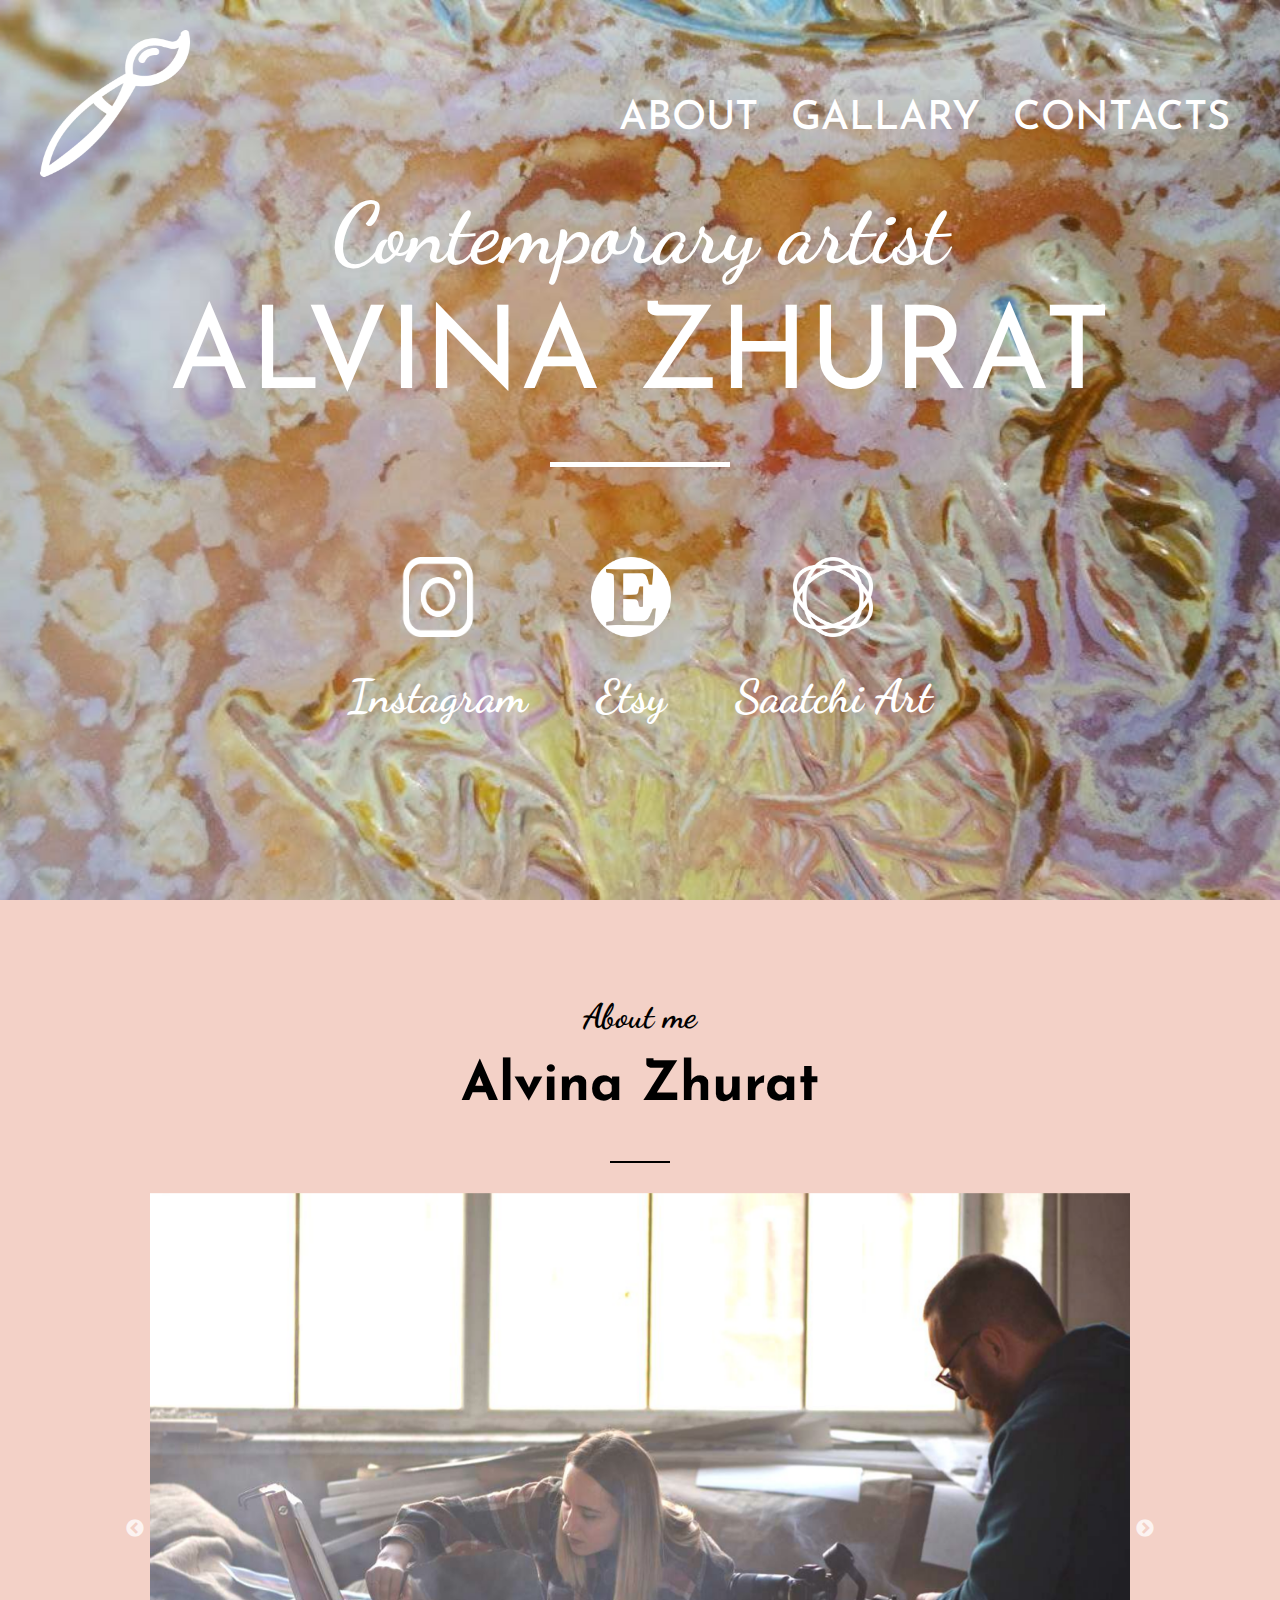
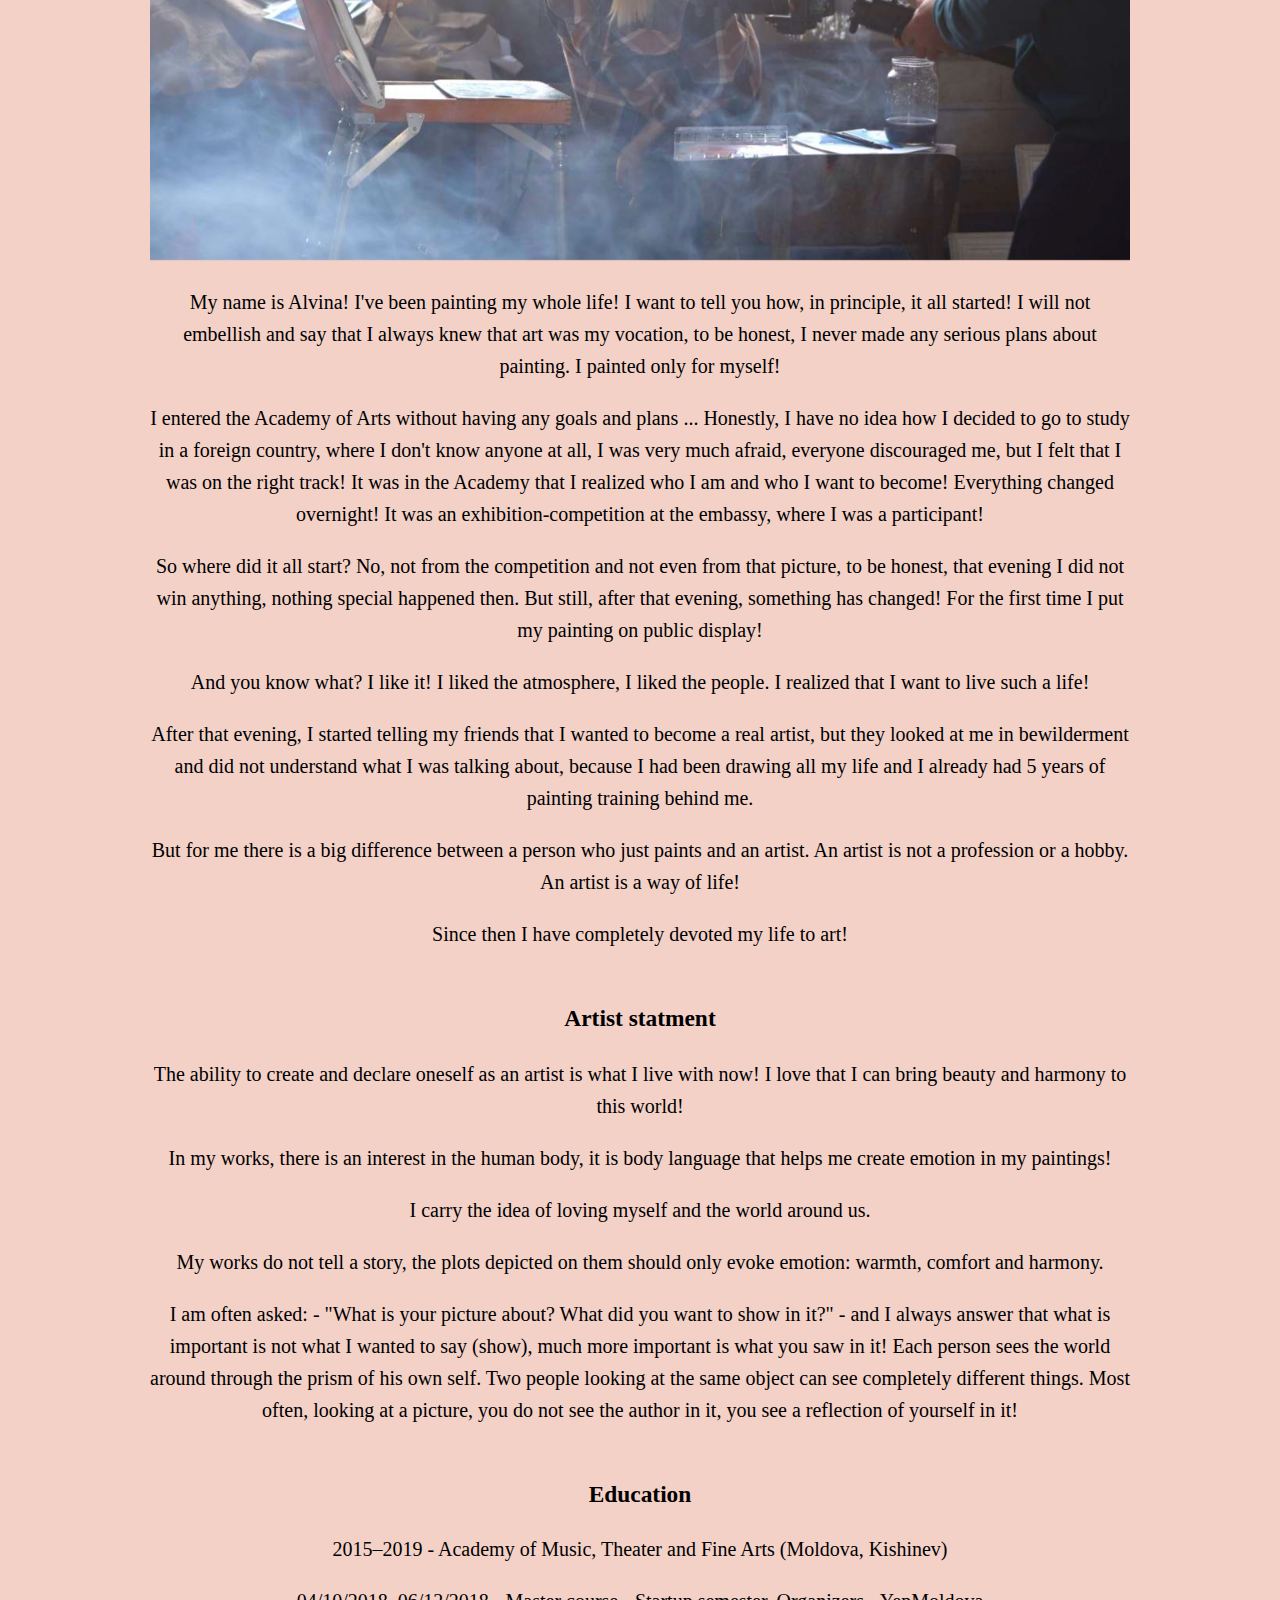
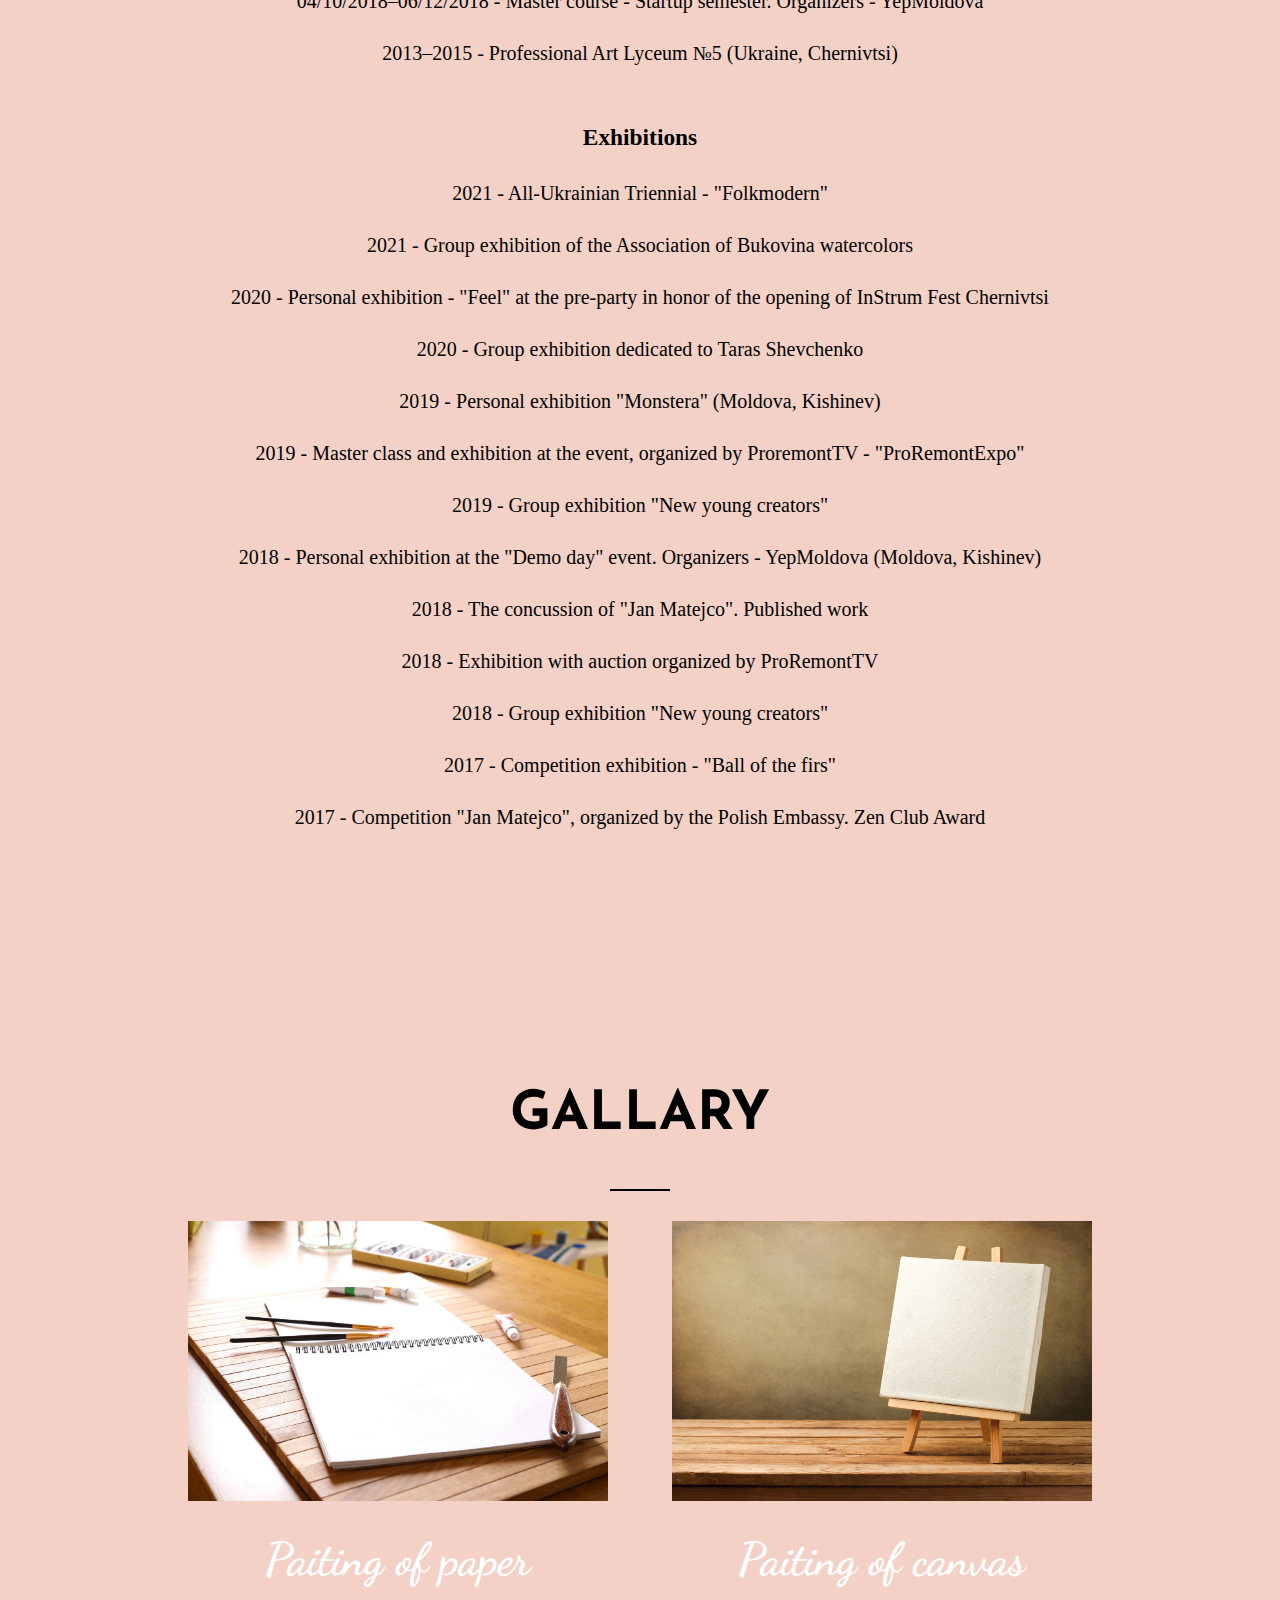
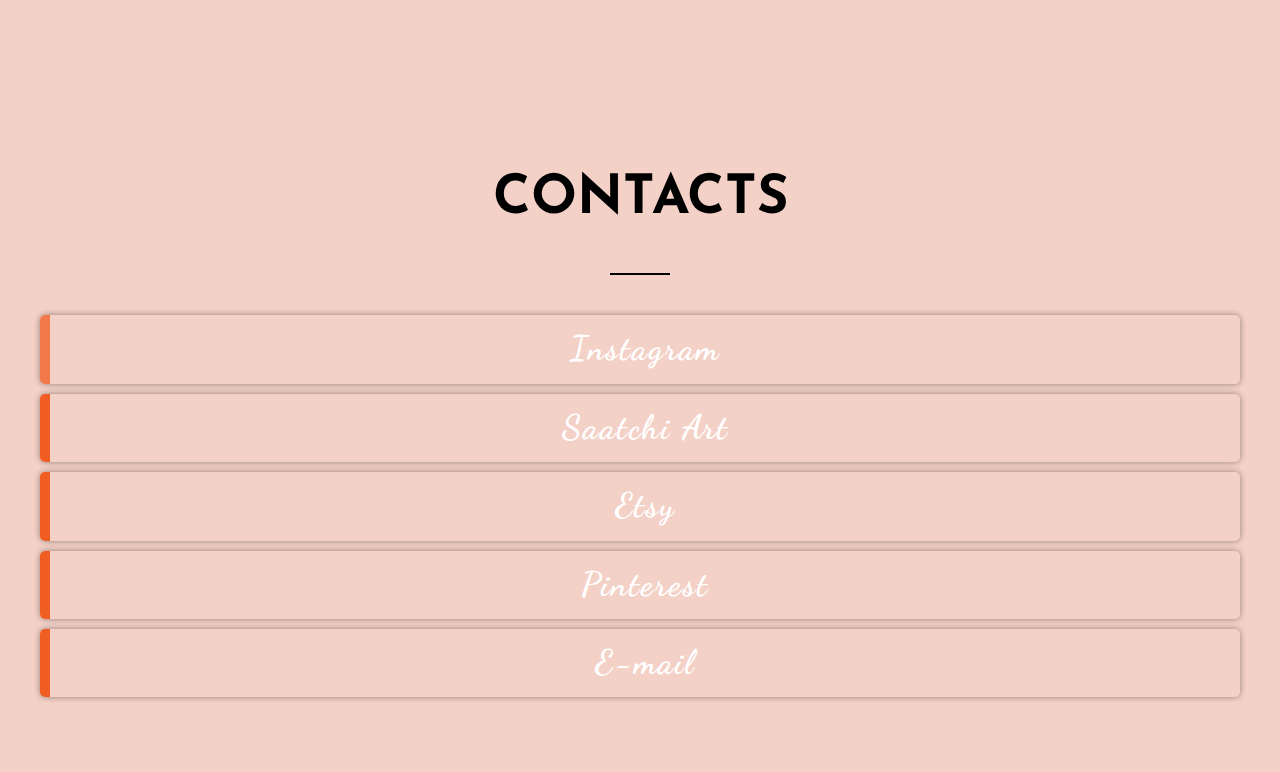
==== index.html @ 579d9820 "beta01" ====
<!DOCTYPE html>
<html lang="en">

<head>
    <meta charset="UTF-8">
    <link rel="stylesheet" href="slick/slick.css">
    <link rel="stylesheet" href="slick/slick-theme.css">
    <link rel="stylesheet" href="css/style.css">
    <script src="https://code.jquery.com/jquery-3.6.0.min.js"></script>
    <script src="slick/slick.min.js"></script>
    <script src="js/script.js"></script>
    <link rel="preconnect" href="https://fonts.googleapis.com">
    <link rel="preconnect" href="https://fonts.gstatic.com" crossorigin>
    <link
        href="https://fonts.googleapis.com/css2?family=Dancing+Script:wght@400;700&family=Josefin+Sans:wght@200;300;400;500;700&family=WindSong:wght@400;500&display=swap"
        rel="stylesheet">
    <title>Zhu.ART</title>
    <a href="#" id="scroll_top" title="Наверх"></a>
</head>

<body>
    <header class="header">
        <div class="container">
            <div class="header__iner">
                <div class="logo">
                    <img src="images/kist.png" height="150" width="150">
                </div>
                <nav class="nav">
                    <a class="nav__link" href="#about">about</a>
                    <a class="nav__link" href="#gallary">gallary</a>
                    <a class="nav__link" href="#contacts">contacts</a>
                </nav>
            </div>
        </div>

    </header>
    <div class="intro">
        <div class="conteiner">
            <div class="intro_inner">
                <h2 class="intro__suptitle">Contemporary artist</h2>
                <h1 class="intro__title">Alvina Zhurat</h1>
                <nav class="con">
                    <a class="buttons" href="https://www.instagram.com/alivi_zhu.art/?hl=ru"><img src="images/ins.png"
                            height="80" width="90">
                        <figcaption>Instagram </figcaption>
                    </a>
                    <a class="buttons" href="https://www.etsy.com/shop/AliviZhuArt"><img src="images/esty.png"
                            height="80" width="80">
                        <figcaption> Etsy </figcaption>
                    </a>
                    <a class="buttons" href="https://www.saatchiart.com/account/artworks/1401585"><img
                            src="images/art.png" height="80" width="80">
                        <figcaption>Saatchi Art</figcaption>
                    </a>
                </nav>
            </div>
        </div>
    </div>

    <section class="section">
        <div class="container">
            <div id="about" class="section__header">
                <h3 class="section__suptitle">About me</h3>
                <h2 class="section__title">Alvina Zhurat</h2>
                <div class="section_slider">
                    <div class="slider">
                        <div class="slider__item">
                            <img src="images/slider/1.jpg" width="1000" alt="">
                        </div>
                        <div class="slider__item">
                            <img src="images/slider/2.jpg" width="1000" alt="">
                        </div>
                        <div class="slider__item">
                            <img src="images/slider/3.jpg" width="1000" alt="">
                        </div>
                        <div class="slider__item">
                            <img src="images/slider/4.jpg" width="1000" alt="">
                        </div>
                        <div class="slider__item">
                            <img src="images/slider/5.jpg" width="1000" alt="">
                        </div>
                        <div class="slider__item">
                            <img src="images/slider/6.jpg" width="1000" alt="">
                        </div>
                        <div class="slider__item">
                            <img src="images/slider/7.jpg" width="1000" alt="">
                        </div>
                        <div class="slider__item">
                            <img src="images/slider/8.jpg" width="1000" alt="">
                        </div>
                        <div class="slider__item">
                            <img src="images/slider/9.jpg" width="1000" alt="">
                        </div>
                    </div>
                </div>
                <div class="section__text">
                    <p>My name is Alvina! I've been painting my whole life! I want to tell you how, in principle, it all
                        started! I will not
                        embellish and say that I always knew that art was my vocation, to be honest, I never made any
                        serious plans about
                        painting. I painted only for myself!</p>
                    <p>I entered the Academy of Arts without having any goals and plans ... Honestly, I have no idea how
                        I decided to go to
                        study in a foreign country, where I don't know anyone at all, I was very much afraid, everyone
                        discouraged me, but I
                        felt that I was on the right track! It was in the Academy that I realized who I am and who I
                        want to become! Everything
                        changed overnight! It was an exhibition-competition at the embassy, where I was a participant!
                    </p>
                    <p>So where did it all start? No, not from the competition and not even from that picture, to be
                        honest, that evening I did
                        not win anything, nothing special happened then. But still, after that evening, something has
                        changed! For the first
                        time I put my painting on public display!</p>
                    <p>And you know what? I like it! I liked the atmosphere, I liked the people. I realized that I want
                        to live such a life!</p>
                    <p>After that evening, I started telling my friends that I wanted to become a real artist, but they
                        looked at me in
                        bewilderment and did not understand what I was talking about, because I had been drawing all my
                        life and I already had 5
                        years of painting training behind me.</p>
                    <p>But for me there is a big difference between a person who just paints and an artist. An artist is
                        not a profession or a
                        hobby. An artist is a way of life!</p>
                    <p>Since then I have completely devoted my life to art!</p>

                    <h3>Artist statment</h3>
                    <p>The ability to create and declare oneself as an artist is what I live with now! I love that I can
                        bring beauty and
                        harmony to this world!</p>
                    <p>In my works, there is an interest in the human body, it is body language that helps me create
                        emotion in my paintings!</p>
                    <p>I carry the idea of loving myself and the world around us.</p>
                    <p>My works do not tell a story, the plots depicted on them should only evoke emotion: warmth,
                        comfort and harmony.</p>
                    <p>I am often asked: - "What is your picture about? What did you want to show in it?" - and I always
                        answer that what is
                        important is not what I wanted to say (show), much more important is what you saw in it! Each
                        person sees the world
                        around through the prism of his own self. Two people looking at the same object can see
                        completely different things.
                        Most often, looking at a picture, you do not see the author in it, you see a reflection of
                        yourself in it!</p>

                    <h3>Education</h3>
                    <p>2015–2019 - Academy of Music, Theater and Fine Arts (Moldova, Kishinev)</p>
                    <p>04/10/2018–06/12/2018 - Мaster course - Startup semester. Organizers - YepMoldova</p>
                    <p>2013–2015 - Professional Art Lyceum №5 (Ukraine, Chernivtsi)</p>

                    <h3>Exhibitions</h3>
                    <p>2021 - All-Ukrainian Triennial - "Folkmodern"</p>
                    <p>2021 - Group exhibition of the Association of Bukovina watercolors</p>
                    <p>2020 - Personal exhibition - "Feel" at the pre-party in honor of the opening of InStrum Fest
                        Chernivtsi</p>
                    <p>2020 - Group exhibition dedicated to Taras Shevchenko</p>
                    <p>2019 - Personal exhibition "Monstera" (Moldova, Kishinev)</p>
                    <p>2019 - Master class and exhibition at the event, organized by ProremontTV - "ProRemontExpo"</p>
                    <p>2019 - Group exhibition "New young creators"</p>
                    <p>2018 - Personal exhibition at the "Demo day" event. Organizers - YepMoldova (Moldova, Kishinev)
                    </p>
                    <p>2018 - The concussion of "Jan Matejco". Published work</p>
                    <p>2018 - Exhibition with auction organized by ProRemontTV</p>
                    <p>2018 - Group exhibition "New young creators"</p>
                    <p>2017 - Competition exhibition - "Ball of the firs"</p>
                    <p>2017 - Competition "Jan Matejco", organized by the Polish Embassy. Zen Club Award</p>
                </div>
            </div>
        </div>
    </section>
    <section class="section">
        <div class="container">
            <div id="gallary" class="section__header">
                <h2 class="section__title">GALLARY</h2>
                <div class="paper_or_canvas">
                    <nav class="contacts">
                        <a class="buttons" href=""><img src="images/paper.jpg" height="280" width="420">
                            <figcaption>Paiting of paper</figcaption>
                        </a>

                        <a class="buttons" href=""><img src="images/canvas.jpg" height="280" width="420">
                            <figcaption>Paiting of canvas</figcaption>
                        </a>
                    </nav>
                </div>
            </div>

        </div>
    </section>
    <section class="section">
        <div class="container">
            <div id="contacts" class="section__header">
                <h2 class="section__title">CONTACTS</h2>
            </div>
            <ul class="border">
                <li><a class="buttons" href="#">Instagram</a></li>
                <li><a class="buttons" href="#">Saatchi Art</a></li>
                <li><a class="buttons" href="#">Etsy</a></li>
                <li><a class="buttons" href="#">Pinterest</a></li>
                <li><a class="buttons" href="#">E-mail</a></li>
            </ul>
        </div>
    </section>

</body>

</html>
---- css/style.css ----
html{
  scroll-behavior: smooth;
}

#scroll_top {
	display: none;
	position: fixed;
	bottom: 30px;
	right: 30px;
	z-index: 1000;
	width: 32px;
	height: 32px;
	background: url(https://snipp.ru/img/scroll_top.png) 50% 50% no-repeat;
	border-radius: 50%;
	opacity: 0.5;
}
#scroll_top:hover {
 	opacity: 1;
}

h1, h2, h4, h5, h6{
    margin: 0%;
}
h3{
    margin: 0%;
    padding-top: 30px;
}

body{
    margin: 0;
    width: 100%;
    height: 100%;
    background: #f3d1c7;
    font-family: 'Righteous', cursive;
    line-height: 1.6;
    font-size: 15px;
}

*,
*:before,
*:after{
    box-sizing: border-box;
}

.container{
    width: 100%;
    max-width: 1200px;
    margin: 0 auto;
} 
/* Intro */

.intro{ 
    display: flex;
    flex-direction: column;
    justify-content: center;
    background: url(../images/logo8.jpg) center no-repeat;
    -webkit-background-size: cover;
    background-size: cover;
    width: 100%;
    height: 100vh;   
}

.intro_inner{
    width: 100%;
    max-width: 980px;
    margin: 0 auto;
    text-align: center;
}

.intro__title{
    font-family: 'Josefin Sans', sans-serif;
    text-transform: uppercase;
    font-size: 115px;
    font-weight: 400;    
    color: #fff ;  
    line-height: 1;  
}

.intro__title:after{
    content: '';
    display: block;
    width: 180px;
    height: 5px;
    background-color: #fff;
    margin: 45px auto 90px;
}

.intro__suptitle{
    font-family: 'Dancing Script', cursive;   
    font-size: 85px;
    font-weight: 700;
    text-align: center;
    color: #fff ; 
}

.header{
    padding-top: 30px;
    position: absolute;
    top: 0;
    left: 0;
    right: 0;
    z-index: 1000;
    width: 100%;
}

.header__iner{
    display: flex;
    justify-content: space-between;
    align-items: center;
}

.logo{
    font-family: 'Josefin Sans', sans-serif;
    font-size: 50px;
    font-weight: 700;
    color: #fff;
}

/* nav */
 #about {  
  padding-bottom: 5%;
 } 

.nav{
    text-transform: uppercase;
    font-family: 'Josefin Sans', sans-serif;
    font-weight: 500;
    /*font-family: 'WindSong', cursive;*/     
    font-size: 40px;
    
}

.nav__link{
    display: inline-block;
    vertical-align: top;
    margin: 0 10px;
    color: White;
    text-decoration: none;
    transition: color .2s linear;
    position: relative;
}

.nav__link:after{
    content: "";
    display: block;
    width: 100%;
    height: 3px;
    background-color: rgb(240, 143, 108);
    opacity: 0;
    position: absolute;
    top: 100%;
    left: 0;
    z-index: 1;
    transition: opacity .1s linear;
}
.nav__link:hover{
    color:rgb(240, 143, 108);
}
.nav__link:hover:after{
    opacity: 1;
}

/*buttons*/


.buttons{    
    display: inline-block;
    vertical-align: top;    
    font-size: 46px;
    font-weight: 900;   
    padding: 0 30px;
    text-decoration: none;    
    font-family: 'Dancing Script', cursive;
    text-decoration: none;
    transition: color .2s linear;
    position: relative;
    color: white;
}

.buttons:after{
    content: "";
    display: block;
    width: 100%;
    height: 3px;
    background-color: rgb(240, 143, 108);
    opacity: 0;
    position: absolute;
    top: 100%;
    left: 0;
    z-index: 1;
    transition: opacity .1s linear;
}
.buttons:hover{
    color:rgb(240, 143, 108);
}
.buttons:hover:after{
    opacity: 1;
}

/* section */
.section{
    padding: 60px 0;

}
.section__header{
    margin-bottom: 40px;
    width: 100%;
    max-width: 980px;
    margin: 0 auto 40px;
    text-align: center;
}

.section__suptitle{
    font-family: 'Dancing Script', cursive;   
    font-size: 34px;    
}
.section__title{
    font-family: 'Josefin Sans', sans-serif;
    font-size: 54px;    
}
.section__title:after{
    content: '';
    display: block;
    width: 60px;
    height: 2px;
    background-color:black;
    margin: 30px auto; 
}

.section__text{
    font-size: 20px;
}

.section_slider{
    margin: 0 auto;   
    width: 100%;
    max-width: 1200px;    
}

/*Contacts*/
.border {
list-style: none;

padding: 0;
}
.border a{
    font-family: 'Dancing Script', cursive;
    font-size: 34px;
}
.border li {

padding: 7px 20px;
margin-bottom: 10px;
border-radius: 5px;
border-left: 10px solid #f1794a; 
box-shadow: 2px -2px 5px 0 rgba(0,0,0,.1),
     -2px -2px 5px 0 rgba(0,0,0,.1),
    2px 2px 5px 0 rgba(0,0,0,.1),
    -2px 2px 5px 0 rgba(0,0,0,.1);
letter-spacing: 2px;
transition: 0.3s all linear;
text-align: center;
}
.border li:nth-child(2){border-color: #f05d22;}
.border li:nth-child(3){border-color: #f05d22;}
.border li:nth-child(4){border-color: #f05d22;}
.border li:nth-child(5){border-color: #f05d22;}
.border li:hover {border-left: 10px solid transparent;}
.border li:nth-child(1):hover {border-right: 10px solid #f05d22;}
.border li:nth-child(2):hover {border-right: 10px solid #f05d22;}
.border li:nth-child(3):hover {border-right: 10px solid #f05d22;}
.border li:nth-child(4):hover {border-right: 10px solid #f05d22;}
.border li:nth-child(5):hover {border-right: 10px solid #f05d22;}
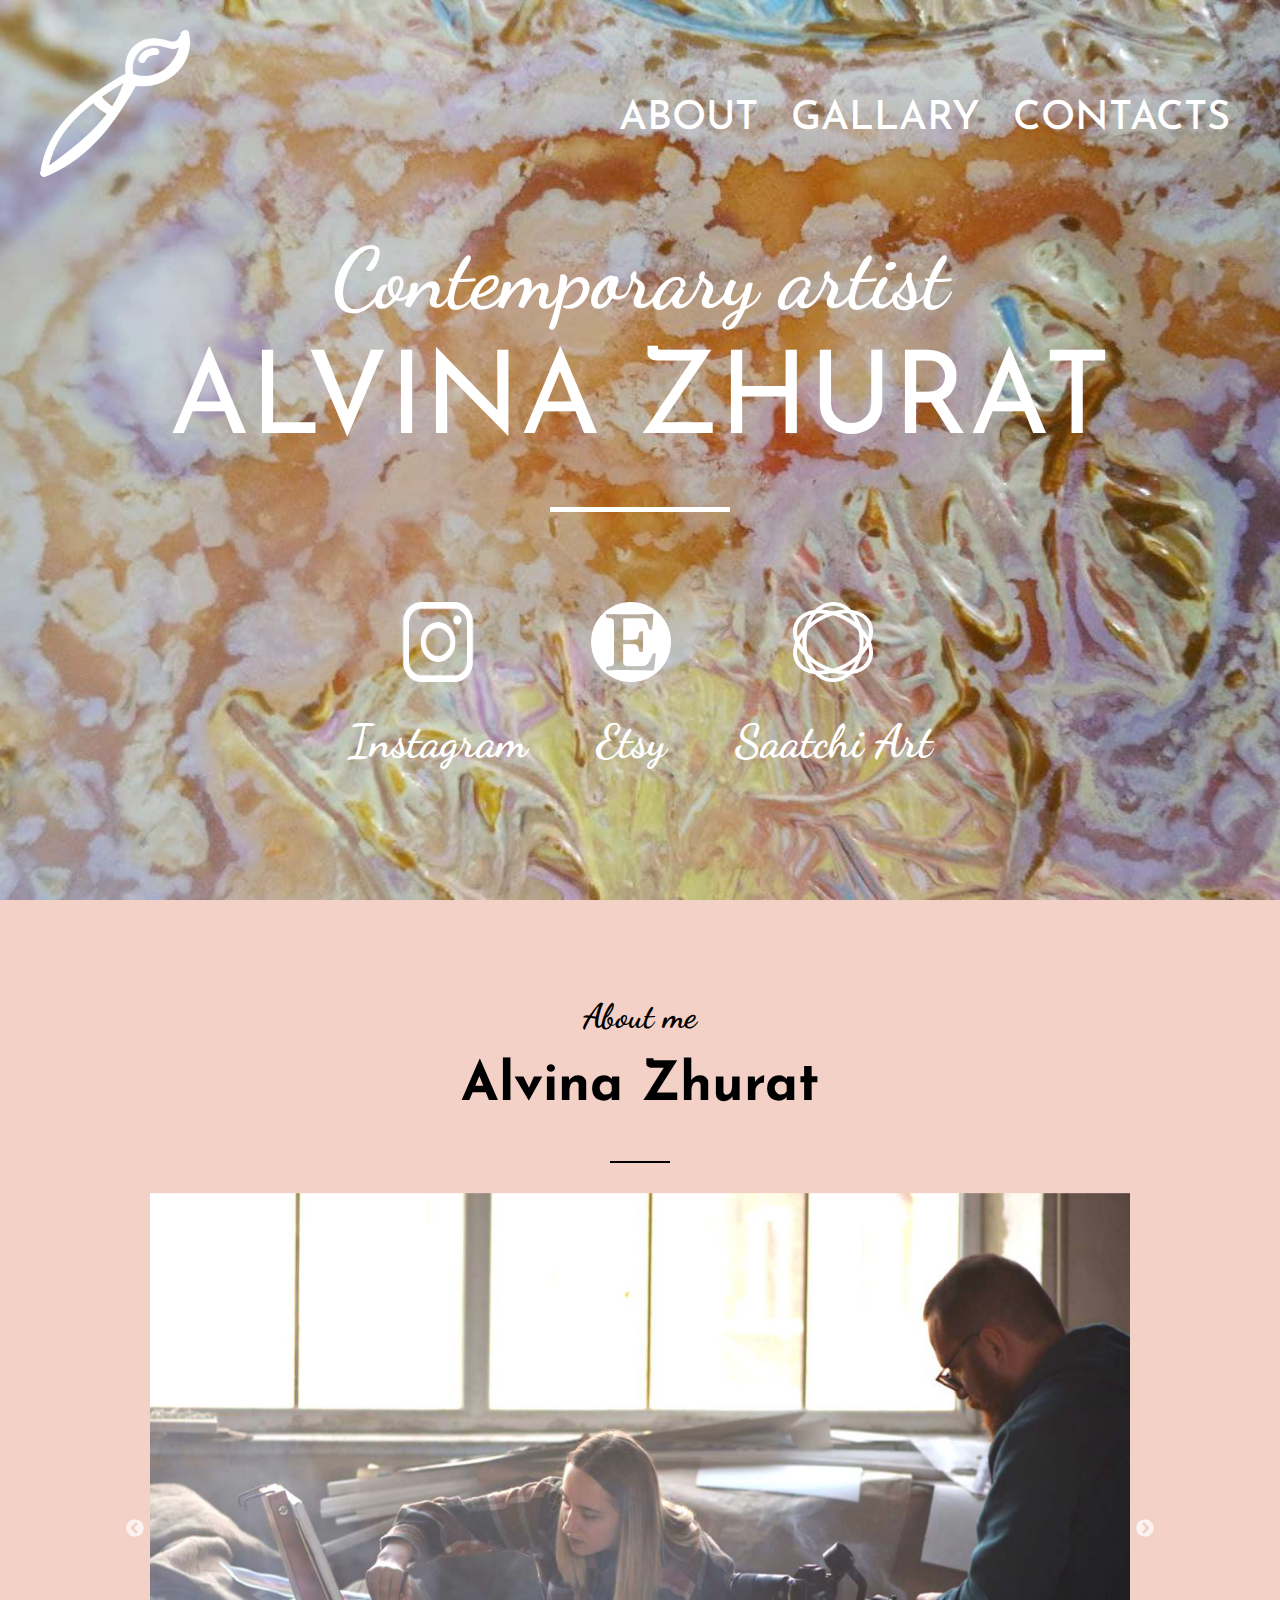
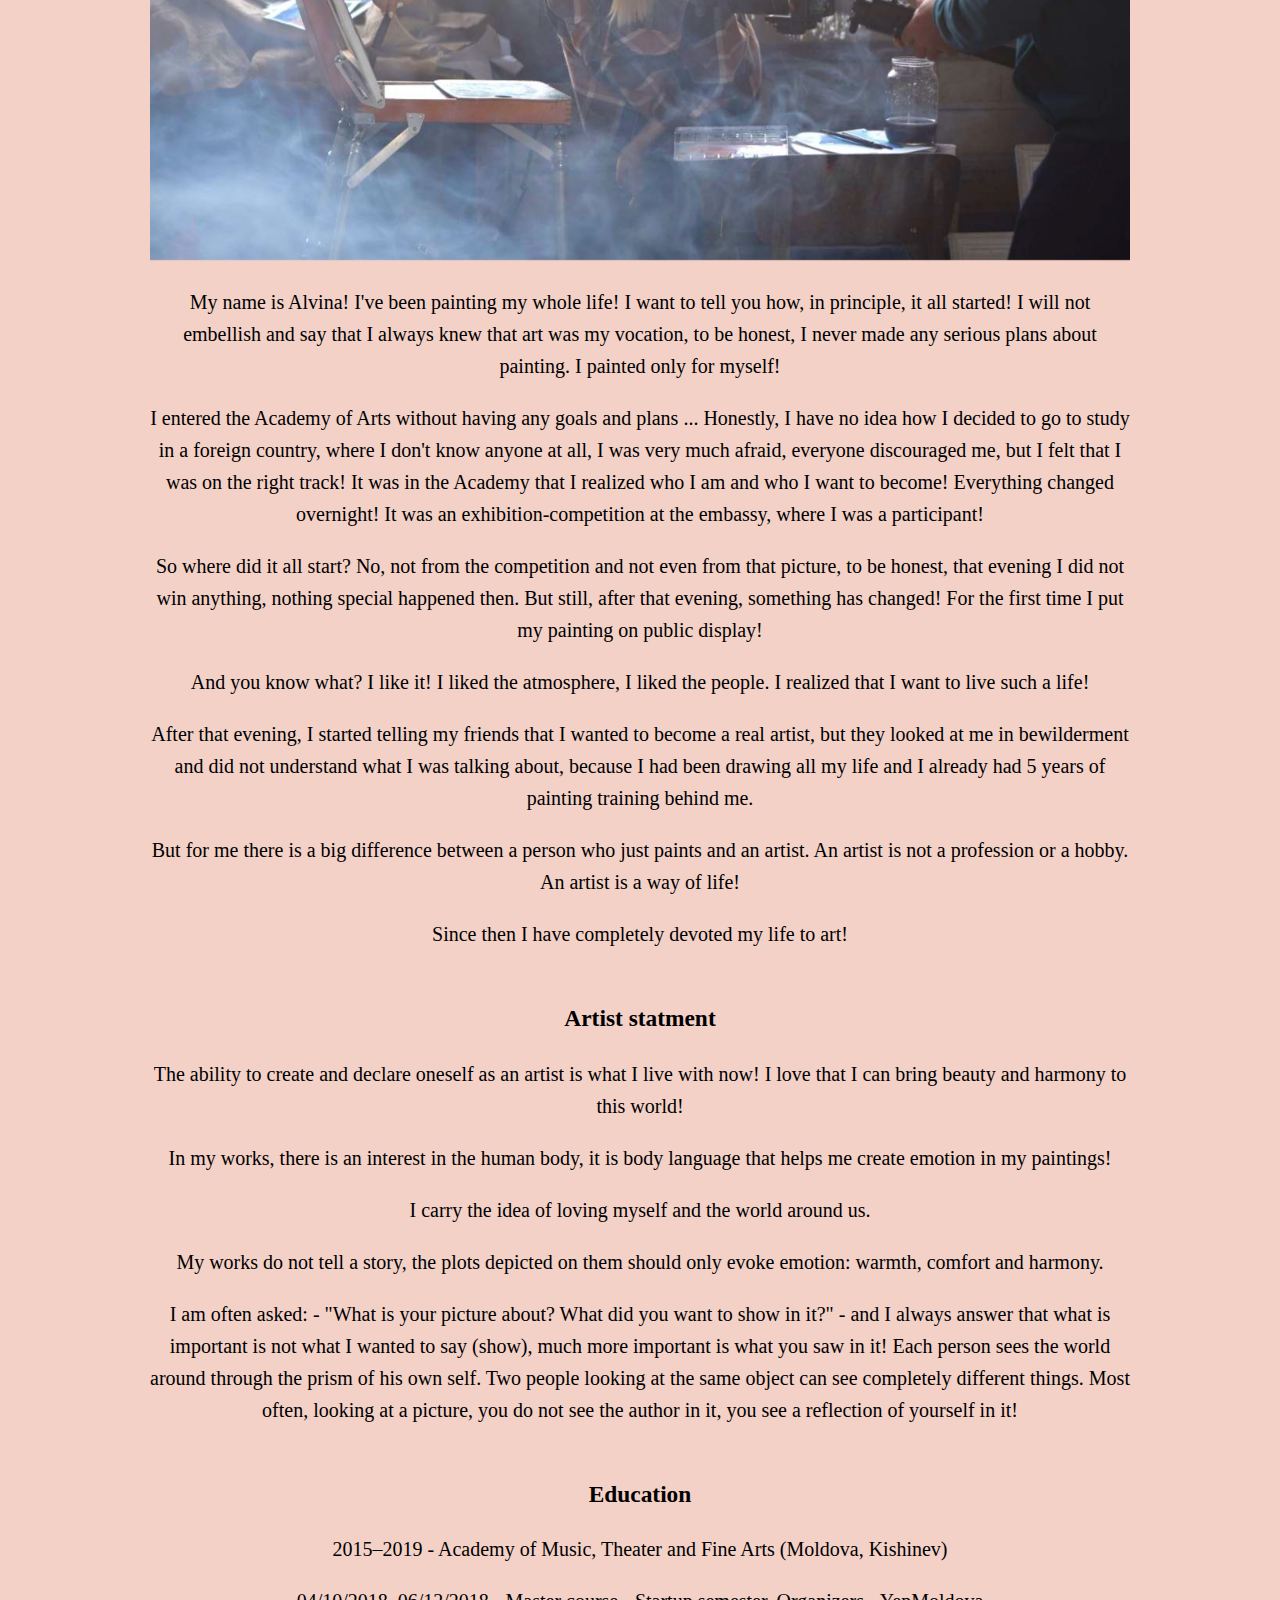
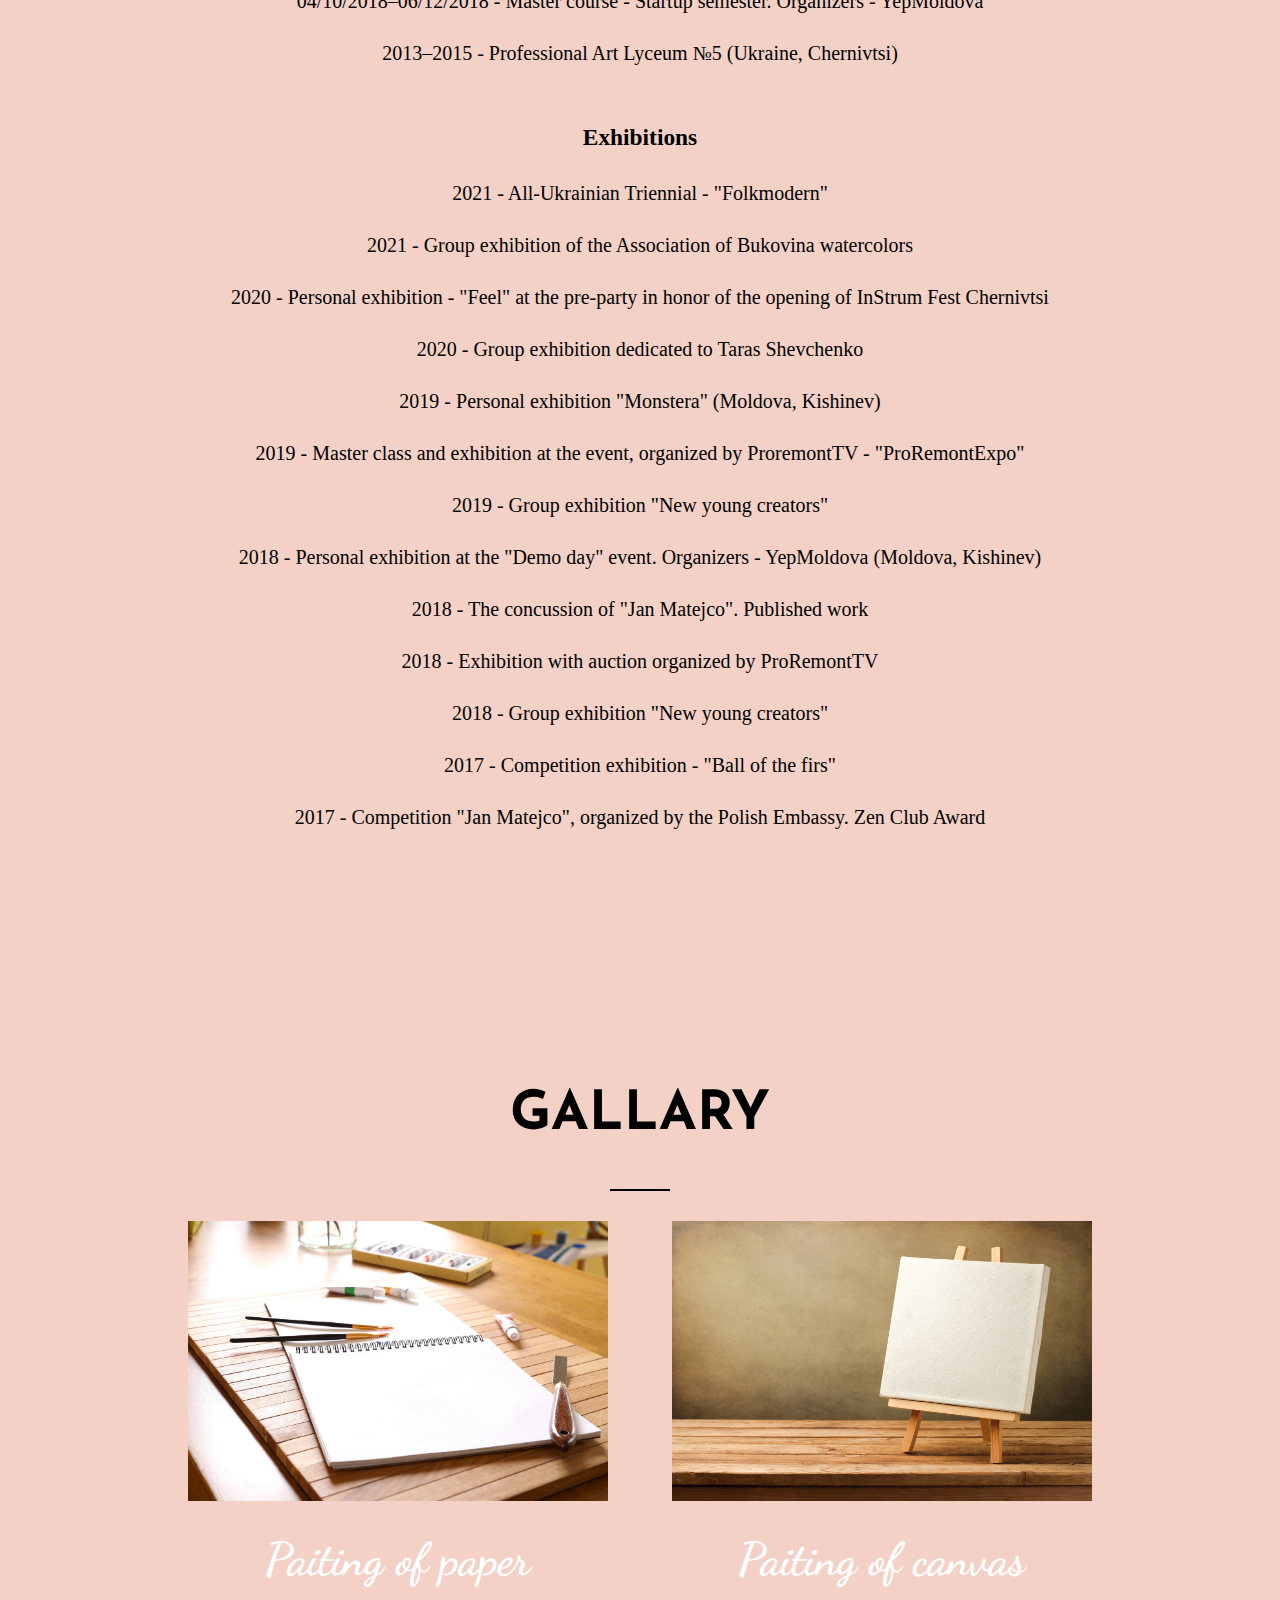
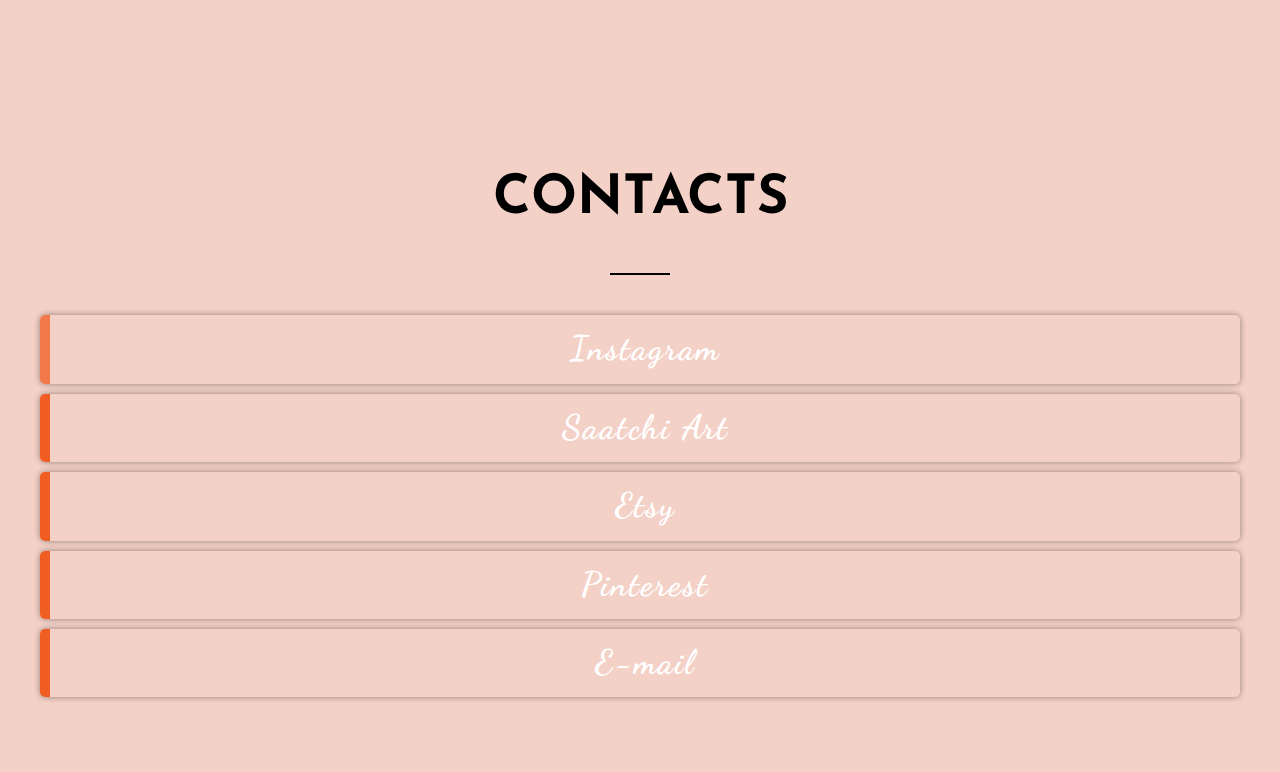
==== commit 4c85645d: "Add files via upload" ====
--- a/index.html
+++ b/index.html
@@ -173,11 +173,11 @@
                 <h2 class="section__title">GALLARY</h2>
                 <div class="paper_or_canvas">
                     <nav class="contacts">
-                        <a class="buttons" href=""><img src="images/paper.jpg" height="280" width="420">
+                        <a class="buttons" href="paper.html"><img src="images/paper.jpg" height="280" width="420">
                             <figcaption>Paiting of paper</figcaption>
                         </a>
 
-                        <a class="buttons" href=""><img src="images/canvas.jpg" height="280" width="420">
+                        <a class="buttons" href="canvas.html"><img src="images/canvas.jpg" height="280" width="420">
                             <figcaption>Paiting of canvas</figcaption>
                         </a>
                     </nav>
--- a/css/style.css
+++ b/css/style.css
@@ -10,7 +10,7 @@
 	z-index: 1000;
 	width: 32px;
 	height: 32px;
-	background: url(https://snipp.ru/img/scroll_top.png) 50% 50% no-repeat;
+	background: url(https://snipp.ru/img/scroll_top.png) 70% 70% no-repeat;
 	border-radius: 50%;
 	opacity: 0.5;
 }
@@ -30,10 +30,12 @@
     margin: 0;
     width: 100%;
     height: 100%;
-    background: #f3d1c7;
-    font-family: 'Righteous', cursive;
+    background: #f3d1c7;    
     line-height: 1.6;
     font-size: 15px;
+}
+body.lock{
+    overflow: hidden;
 }
 
 *,
@@ -48,6 +50,18 @@
     margin: 0 auto;
 } 
 /* Intro */
+
+.intro__gall{ 
+    display: flex;
+    flex-direction: column;
+    justify-content: center;
+    background: url(../images/back1.jpg) center no-repeat;
+    -webkit-background-size: cover;
+    background-size: cover;
+    width: 100%;
+    padding-top: 7%;
+    padding-bottom: 3%; 
+}
 
 .intro{ 
     display: flex;
@@ -57,14 +71,31 @@
     -webkit-background-size: cover;
     background-size: cover;
     width: 100%;
+    padding-top: 7%;
     height: 100vh;   
 }
 
-.intro_inner{
+.intro_inner_gall{
     width: 100%;
     max-width: 980px;
     margin: 0 auto;
     text-align: center;
+}
+
+.intro_inner{
+    width: 100%;
+    max-width: 980px;
+    margin: 0 auto;
+    text-align: center;
+}
+
+.intro__title__gall{
+    font-family: 'Josefin Sans', sans-serif;
+    text-transform: uppercase;
+    font-size: 115px;
+    font-weight: 400;    
+    color: #fff ;  
+    line-height: 1;  
 }
 
 .intro__title{
@@ -98,19 +129,18 @@
     position: absolute;
     top: 0;
     left: 0;
-    right: 0;
-    z-index: 1000;
+    right: 0;   
     width: 100%;
 }
 
 .header__iner{
+    font-family: 'Josefin Sans', sans-serif;
     display: flex;
     justify-content: space-between;
     align-items: center;
 }
 
-.logo{
-    font-family: 'Josefin Sans', sans-serif;
+.logo{      
     font-size: 50px;
     font-weight: 700;
     color: #fff;
@@ -122,8 +152,7 @@
  } 
 
 .nav{
-    text-transform: uppercase;
-    font-family: 'Josefin Sans', sans-serif;
+    text-transform: uppercase;  
     font-weight: 500;
     /*font-family: 'WindSong', cursive;*/     
     font-size: 40px;
@@ -271,3 +300,89 @@
 .border li:nth-child(3):hover {border-right: 10px solid #f05d22;}
 .border li:nth-child(4):hover {border-right: 10px solid #f05d22;}
 .border li:nth-child(5):hover {border-right: 10px solid #f05d22;}
+
+/* Style the Image Used to Trigger the Modal */
+.imgS {
+    width: 980px;
+    height: 300px;
+    border-radius: 5px;
+    cursor: pointer;
+    transition: 0.3s;
+    border-radius: 60px;
+    padding: 15px 10px;
+    object-fit: cover;   
+    
+}
+
+.imgS:hover {opacity: 0.7;}
+
+/* The Modal (background) */
+.modal {
+    display: none; /* Hidden by default */
+    position: fixed; /* Stay in place */
+    z-index: 1; /* Sit on top */
+    padding-top: 20px; /* Location of the box */
+    left: 0;
+    top: 0;
+    width: 100%; /* Full width */
+    height: 100%; /* Full height */
+    overflow: auto; /* Enable scroll if needed */
+    background-color: rgb(0,0,0); /* Fallback color */
+    background-color: rgba(0,0,0,0.9); /* Black w/ opacity */
+    
+}
+
+/* Modal Content (Image) */
+.modal-content {
+    margin: auto;
+    display: block;    
+    max-height: 90vh;
+}
+
+/* Caption of Modal Image (Image Text) - Same Width as the Image */
+#caption {
+    margin: auto;
+    display: block;
+    width: 80%;
+    max-width: 700px;
+    text-align: center;
+    color: #ccc;
+    padding: 10px 0;
+    height: 150px;
+}
+
+/* Add Animation - Zoom in the Modal */
+.modal-content, #caption {
+    animation-name: zoom;
+    animation-duration: 0.6s;
+}
+
+@keyframes zoom {
+    from {transform:scale(0)}
+    to {transform:scale(1)}
+}
+
+/* The Close Button */
+.close {
+    position: absolute;
+    top: 15px;
+    right: 35px;
+    color: #f1f1f1;
+    font-size: 40px;
+    font-weight: bold;
+    transition: 0.3s;
+}
+
+.close:hover,
+.close:focus {
+    color: #bbb;
+    text-decoration: none;
+    cursor: pointer;
+}
+
+/* 100% Image Width on Smaller Screens */
+@media only screen and (max-width: 90vh){
+    .modal-content {
+        width: 100%;
+    }
+}  
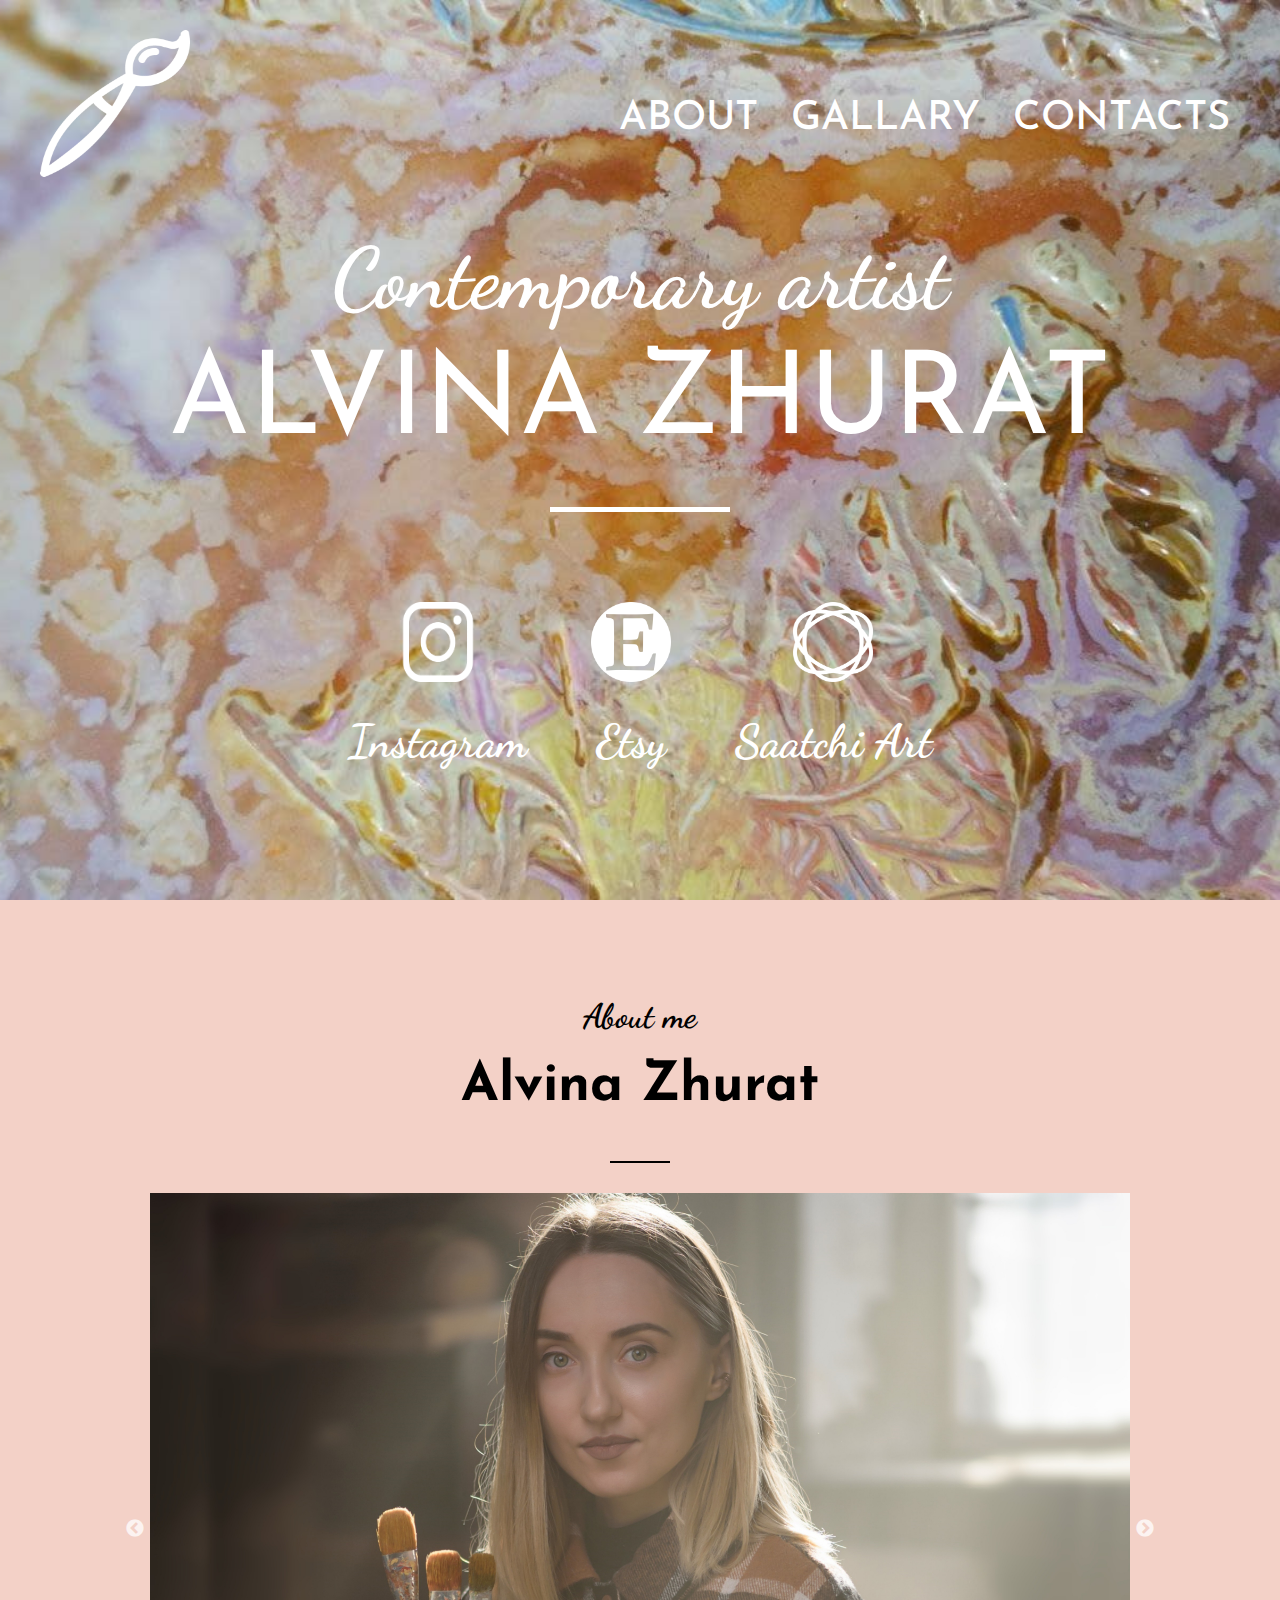
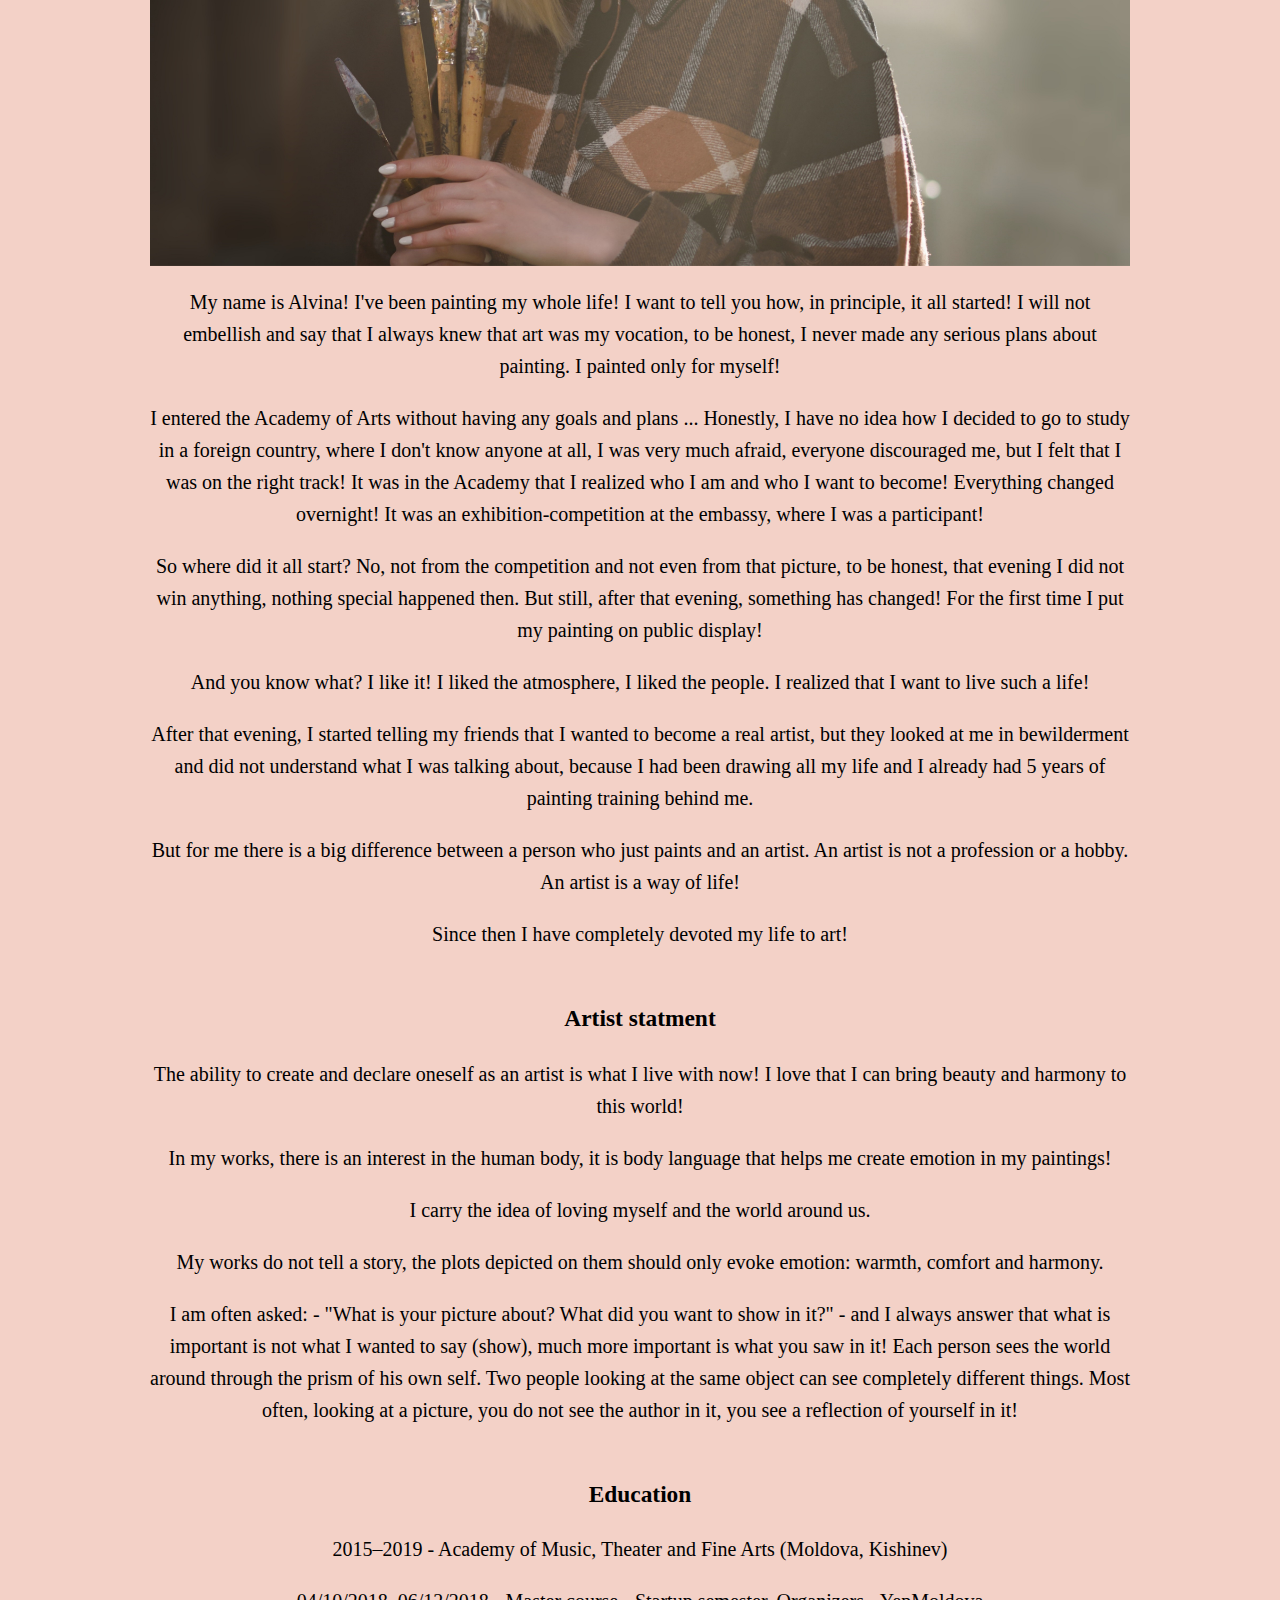
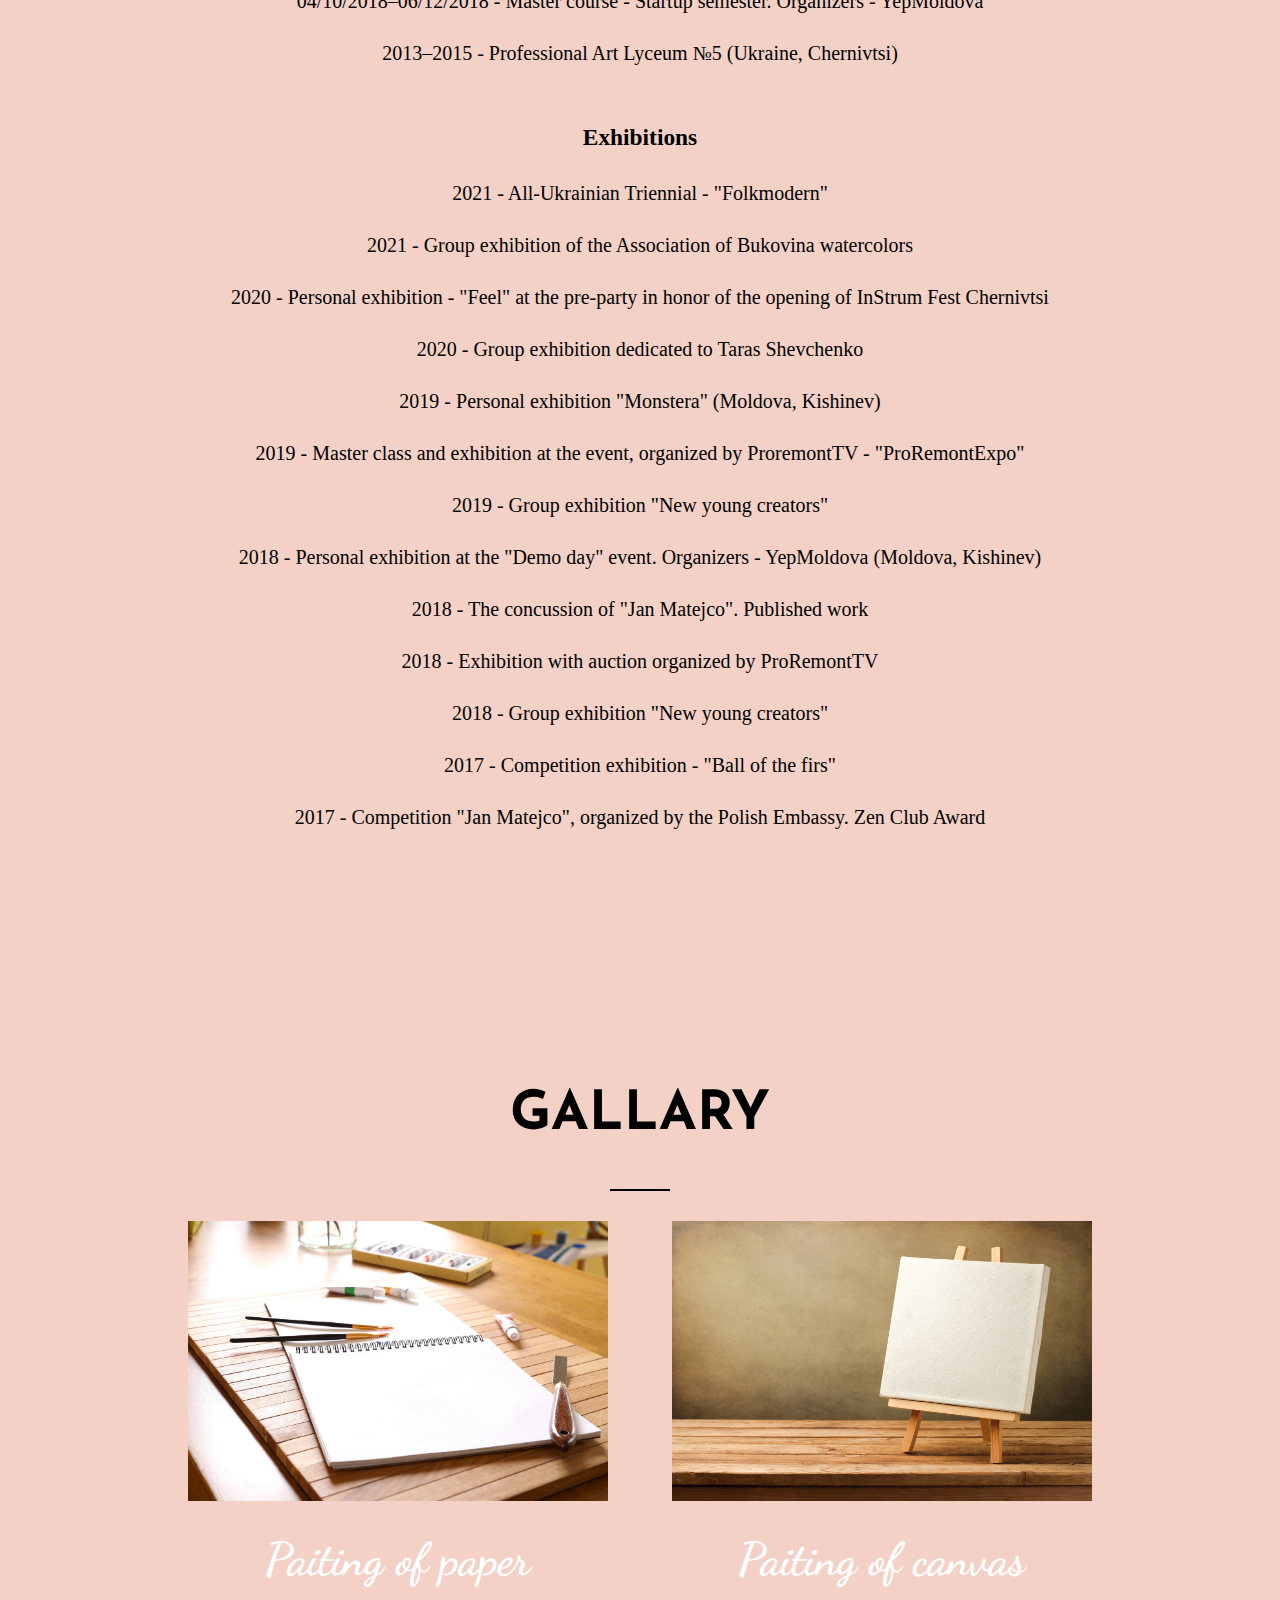
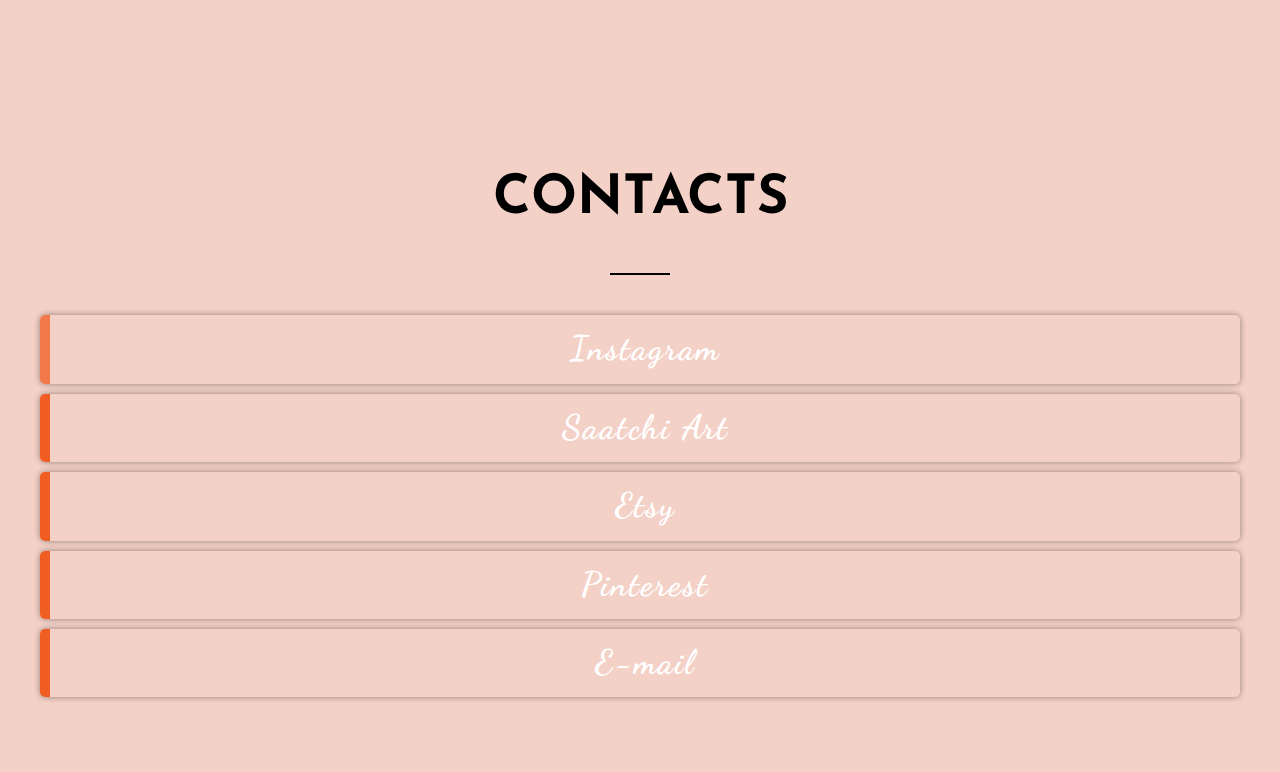
==== commit 287392ba: "Update index.html" ====
--- a/index.html
+++ b/index.html
@@ -65,31 +65,31 @@
                 <div class="section_slider">
                     <div class="slider">
                         <div class="slider__item">
+                            <img src="images/slider/9.jpg" width="1000" alt="">
+                        </div>
+                        <div class="slider__item">
+                            <img src="images/slider/2.jpg" width="1000" alt="">
+                        </div>
+                        <div class="slider__item">
+                            <img src="images/slider/3.jpg" width="1000" alt="">
+                        </div>
+                        <div class="slider__item">
+                            <img src="images/slider/4.jpg" width="1000" alt="">
+                        </div>
+                        <div class="slider__item">
+                            <img src="images/slider/5.jpg" width="1000" alt="">
+                        </div>
+                        <div class="slider__item">
+                            <img src="images/slider/6.jpg" width="1000" alt="">
+                        </div>
+                        <div class="slider__item">
+                            <img src="images/slider/7.jpg" width="1000" alt="">
+                        </div>
+                        <div class="slider__item">
+                            <img src="images/slider/8.jpg" width="1000" alt="">
+                        </div>
+                        <div class="slider__item">
                             <img src="images/slider/1.jpg" width="1000" alt="">
-                        </div>
-                        <div class="slider__item">
-                            <img src="images/slider/2.jpg" width="1000" alt="">
-                        </div>
-                        <div class="slider__item">
-                            <img src="images/slider/3.jpg" width="1000" alt="">
-                        </div>
-                        <div class="slider__item">
-                            <img src="images/slider/4.jpg" width="1000" alt="">
-                        </div>
-                        <div class="slider__item">
-                            <img src="images/slider/5.jpg" width="1000" alt="">
-                        </div>
-                        <div class="slider__item">
-                            <img src="images/slider/6.jpg" width="1000" alt="">
-                        </div>
-                        <div class="slider__item">
-                            <img src="images/slider/7.jpg" width="1000" alt="">
-                        </div>
-                        <div class="slider__item">
-                            <img src="images/slider/8.jpg" width="1000" alt="">
-                        </div>
-                        <div class="slider__item">
-                            <img src="images/slider/9.jpg" width="1000" alt="">
                         </div>
                     </div>
                 </div>
@@ -203,4 +203,4 @@
 
 </body>
 
-</html>+</html>
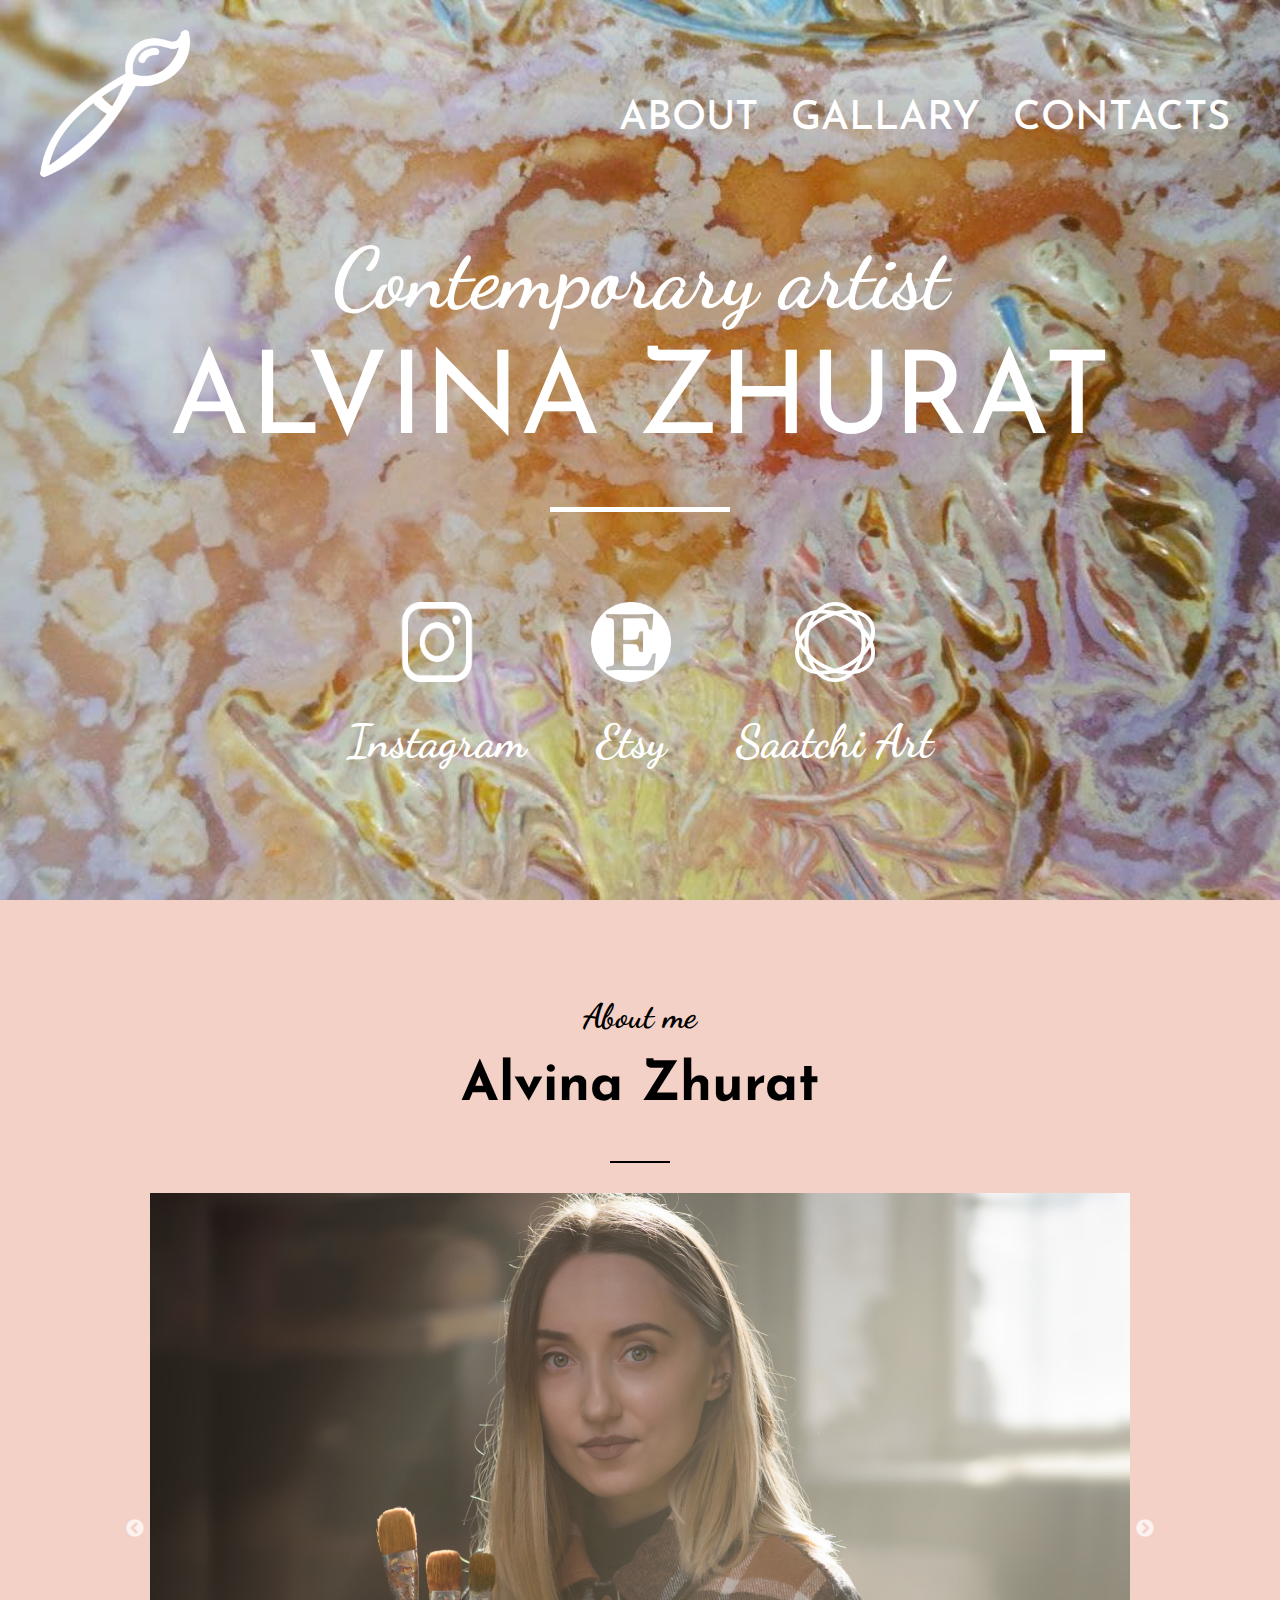
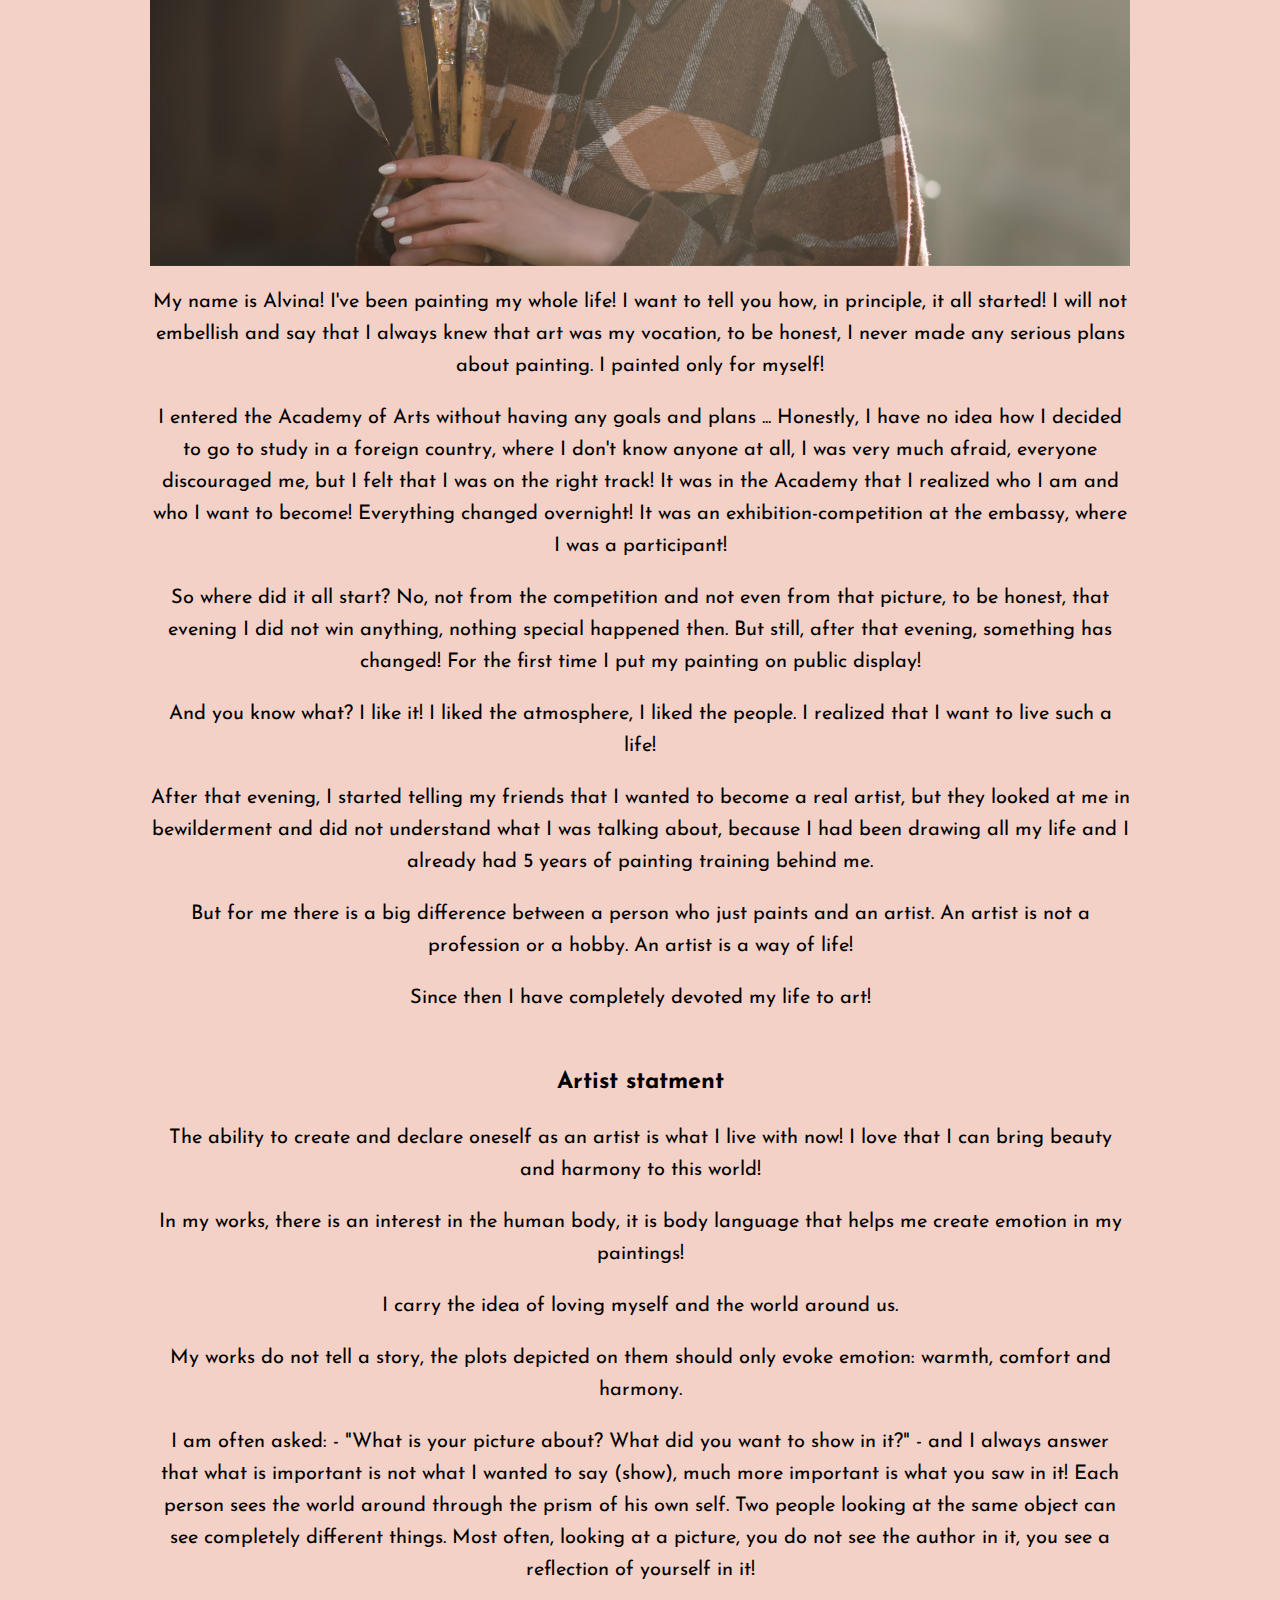
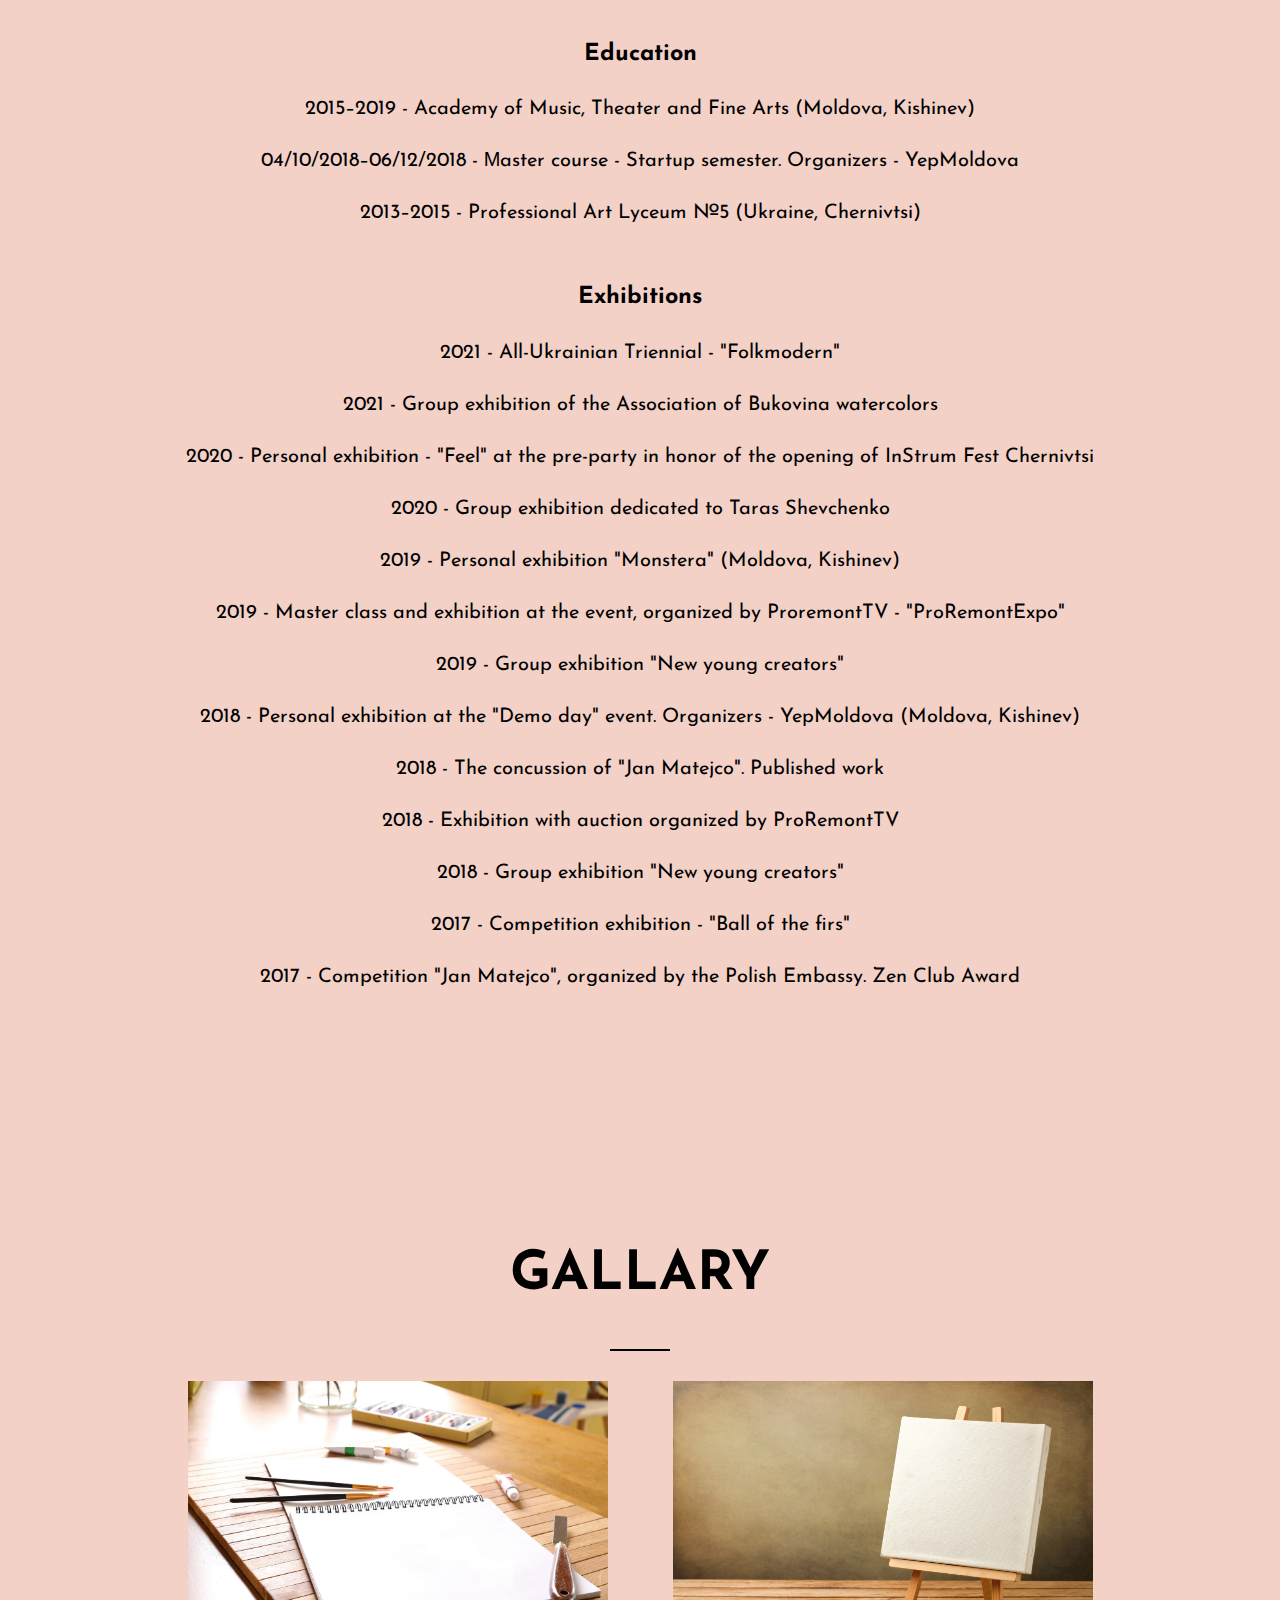
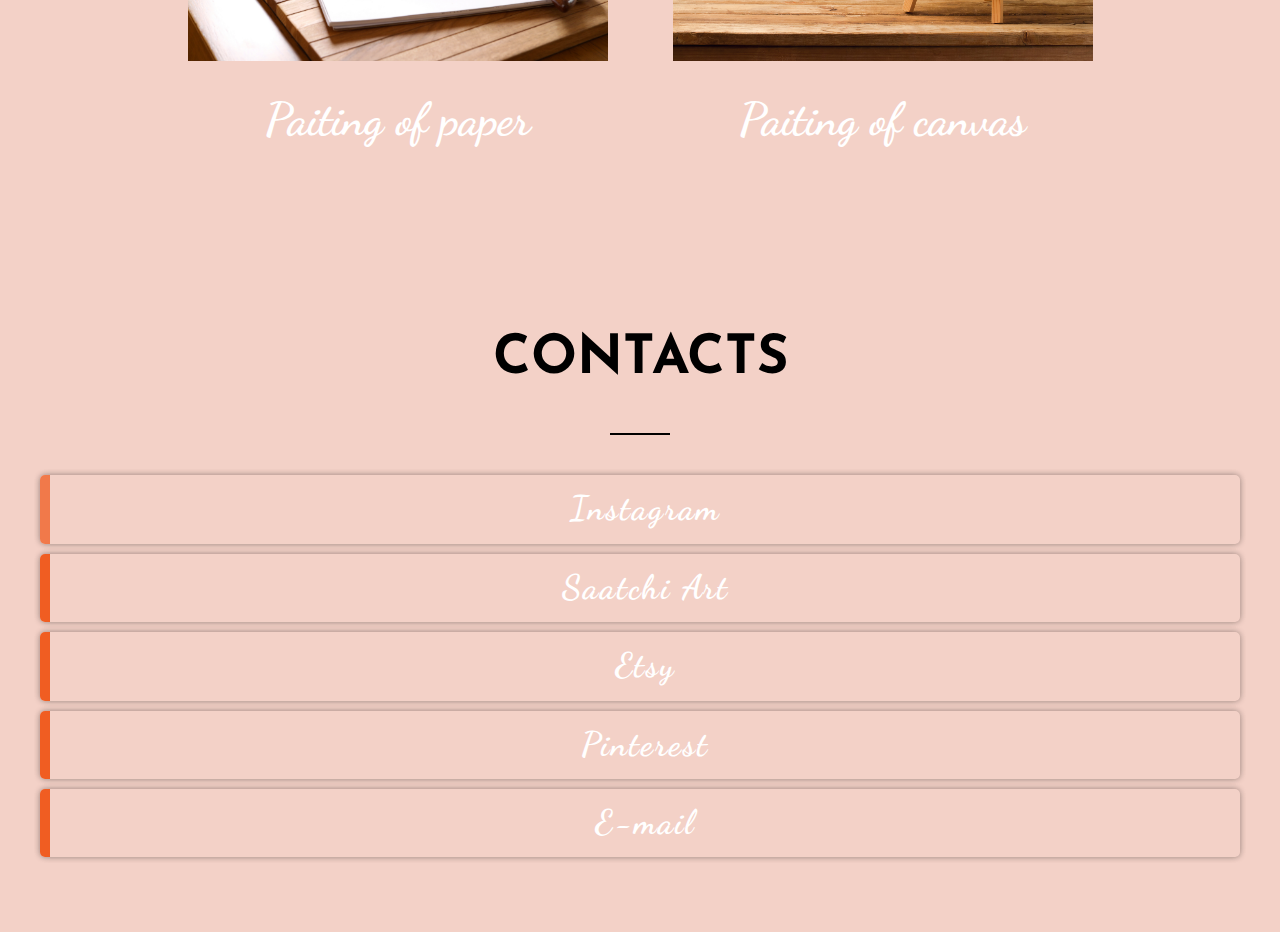
==== commit 41a497b9: "Add files via upload" ====
--- a/index.html
+++ b/index.html
@@ -154,15 +154,18 @@
                         Chernivtsi</p>
                     <p>2020 - Group exhibition dedicated to Taras Shevchenko</p>
                     <p>2019 - Personal exhibition "Monstera" (Moldova, Kishinev)</p>
-                    <p>2019 - Master class and exhibition at the event, organized by ProremontTV - "ProRemontExpo"</p>
+                    <p>2019 - Master class and exhibition at the event, organized by ProremontTV - "ProRemontExpo"
+                    </p>
                     <p>2019 - Group exhibition "New young creators"</p>
-                    <p>2018 - Personal exhibition at the "Demo day" event. Organizers - YepMoldova (Moldova, Kishinev)
+                    <p>2018 - Personal exhibition at the "Demo day" event. Organizers - YepMoldova (Moldova,
+                        Kishinev)
                     </p>
                     <p>2018 - The concussion of "Jan Matejco". Published work</p>
                     <p>2018 - Exhibition with auction organized by ProRemontTV</p>
                     <p>2018 - Group exhibition "New young creators"</p>
                     <p>2017 - Competition exhibition - "Ball of the firs"</p>
                     <p>2017 - Competition "Jan Matejco", organized by the Polish Embassy. Zen Club Award</p>
+
                 </div>
             </div>
         </div>
@@ -192,9 +195,9 @@
                 <h2 class="section__title">CONTACTS</h2>
             </div>
             <ul class="border">
-                <li><a class="buttons" href="#">Instagram</a></li>
-                <li><a class="buttons" href="#">Saatchi Art</a></li>
-                <li><a class="buttons" href="#">Etsy</a></li>
+                <li><a class="buttons" href="https://www.instagram.com/alivi_zhu.art/?hl=ru">Instagram</a></li>
+                <li><a class="buttons" href="https://www.saatchiart.com/account/artworks/1401585">Saatchi Art</a></li>
+                <li><a class="buttons" href="https://www.etsy.com/shop/AliviZhuArt">Etsy</a></li>
                 <li><a class="buttons" href="#">Pinterest</a></li>
                 <li><a class="buttons" href="#">E-mail</a></li>
             </ul>
@@ -203,4 +206,4 @@
 
 </body>
 
-</html>
+</html>--- a/css/style.css
+++ b/css/style.css
@@ -27,6 +27,7 @@
 }
 
 body{
+    font-family: 'Josefin Sans', sans-serif;
     margin: 0;
     width: 100%;
     height: 100%;
@@ -34,6 +35,15 @@
     line-height: 1.6;
     font-size: 15px;
 }
+.body__paper{
+    font-family: 'Josefin Sans', sans-serif;
+    margin: 0;
+    width: 100%;
+    height: 100%;
+    background: #fff;    
+    line-height: 1.6;
+    font-size: 25px;
+}
 body.lock{
     overflow: hidden;
 }
@@ -55,7 +65,7 @@
     display: flex;
     flex-direction: column;
     justify-content: center;
-    background: url(../images/back1.jpg) center no-repeat;
+    background-color: #f3d1c7; 
     -webkit-background-size: cover;
     background-size: cover;
     width: 100%;
@@ -303,13 +313,11 @@
 
 /* Style the Image Used to Trigger the Modal */
 .imgS {
-    width: 980px;
-    height: 300px;
-    border-radius: 5px;
+    max-width: 980px; 
+    max-height: 95vh;   
     cursor: pointer;
-    transition: 0.3s;
-    border-radius: 60px;
-    padding: 15px 10px;
+    transition: 0.3s;    
+    padding-top: 30px;
     object-fit: cover;   
     
 }
@@ -317,7 +325,7 @@
 .imgS:hover {opacity: 0.7;}
 
 /* The Modal (background) */
-.modal {
+.modal {    
     display: none; /* Hidden by default */
     position: fixed; /* Stay in place */
     z-index: 1; /* Sit on top */
@@ -333,7 +341,7 @@
 }
 
 /* Modal Content (Image) */
-.modal-content {
+.modal-content {    
     margin: auto;
     display: block;    
     max-height: 90vh;
@@ -344,11 +352,12 @@
     margin: auto;
     display: block;
     width: 80%;
-    max-width: 700px;
+    max-width: 980px;
     text-align: center;
     color: #ccc;
-    padding: 10px 0;
+    padding: 0 0;
     height: 150px;
+    font-size: 24px;
 }
 
 /* Add Animation - Zoom in the Modal */
@@ -365,10 +374,10 @@
 /* The Close Button */
 .close {
     position: absolute;
-    top: 15px;
+    top: 5px;
     right: 35px;
     color: #f1f1f1;
-    font-size: 40px;
+    font-size: 60px;
     font-weight: bold;
     transition: 0.3s;
 }
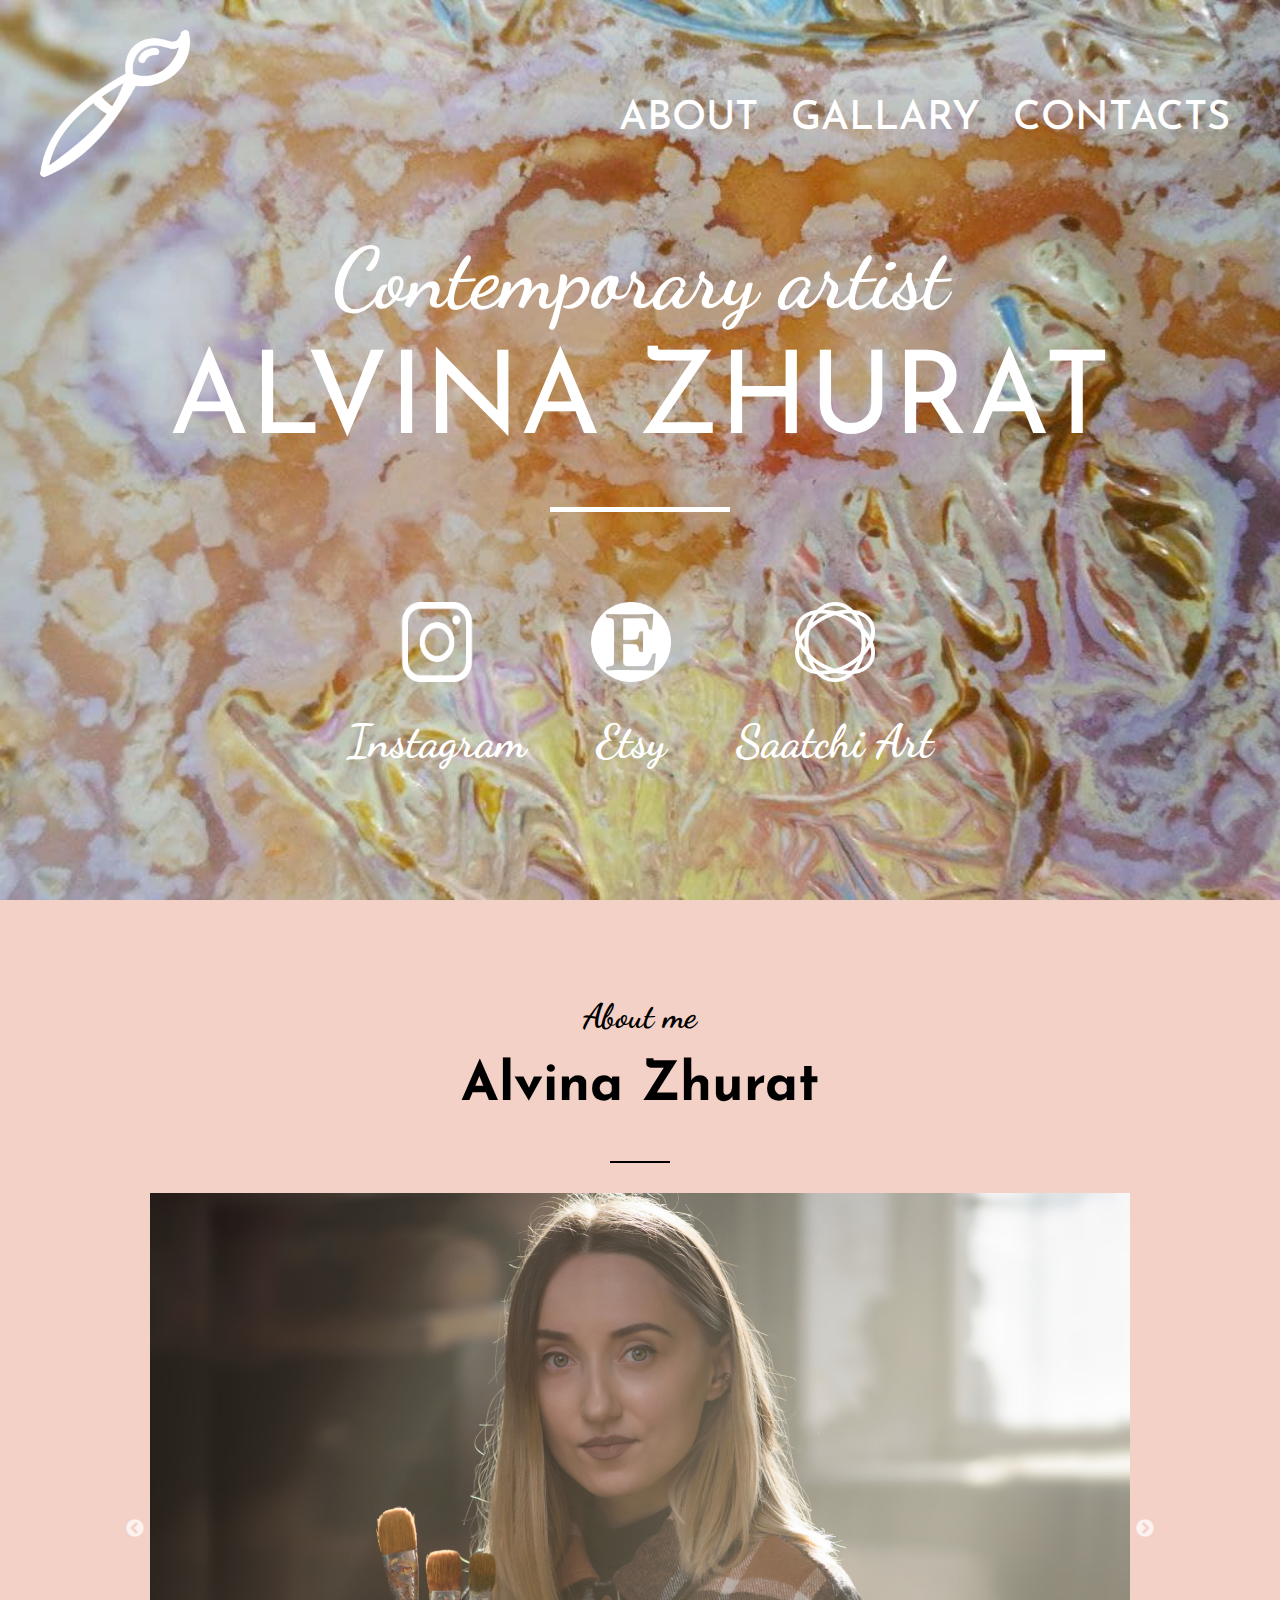
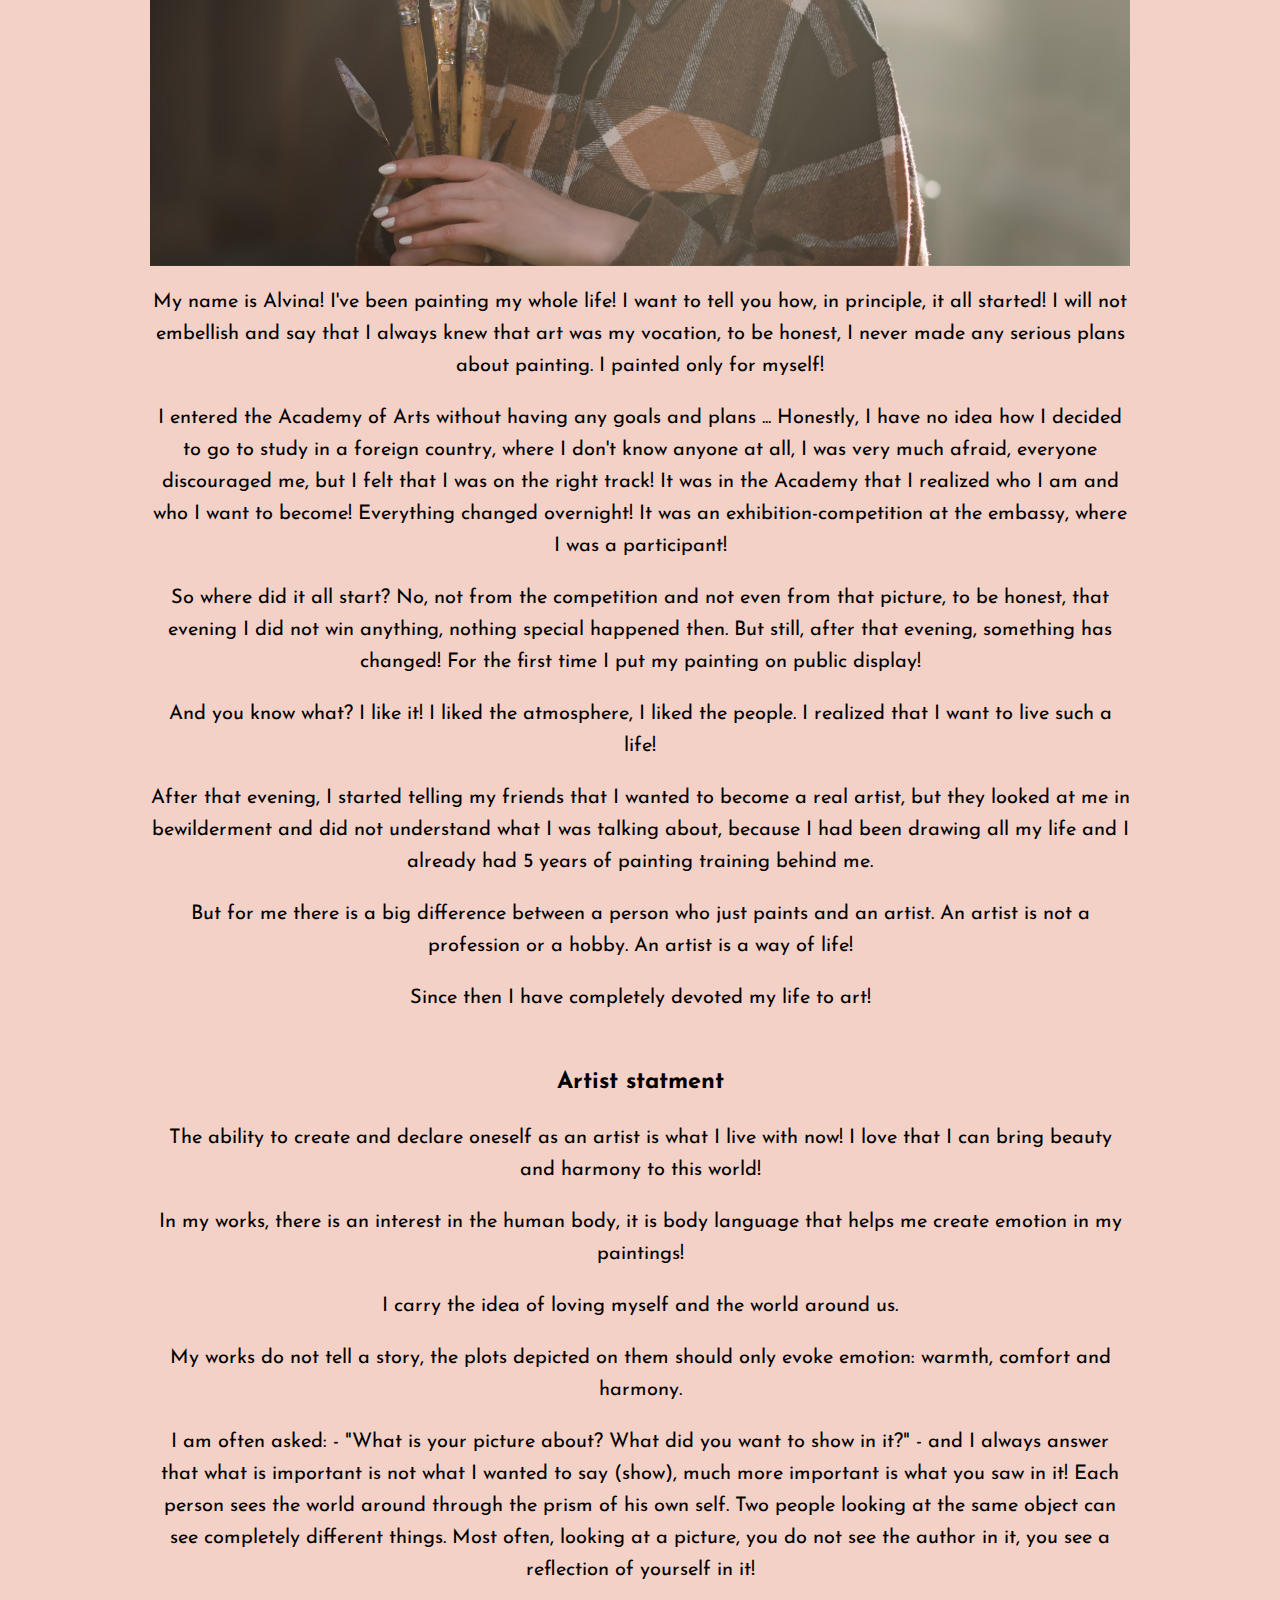
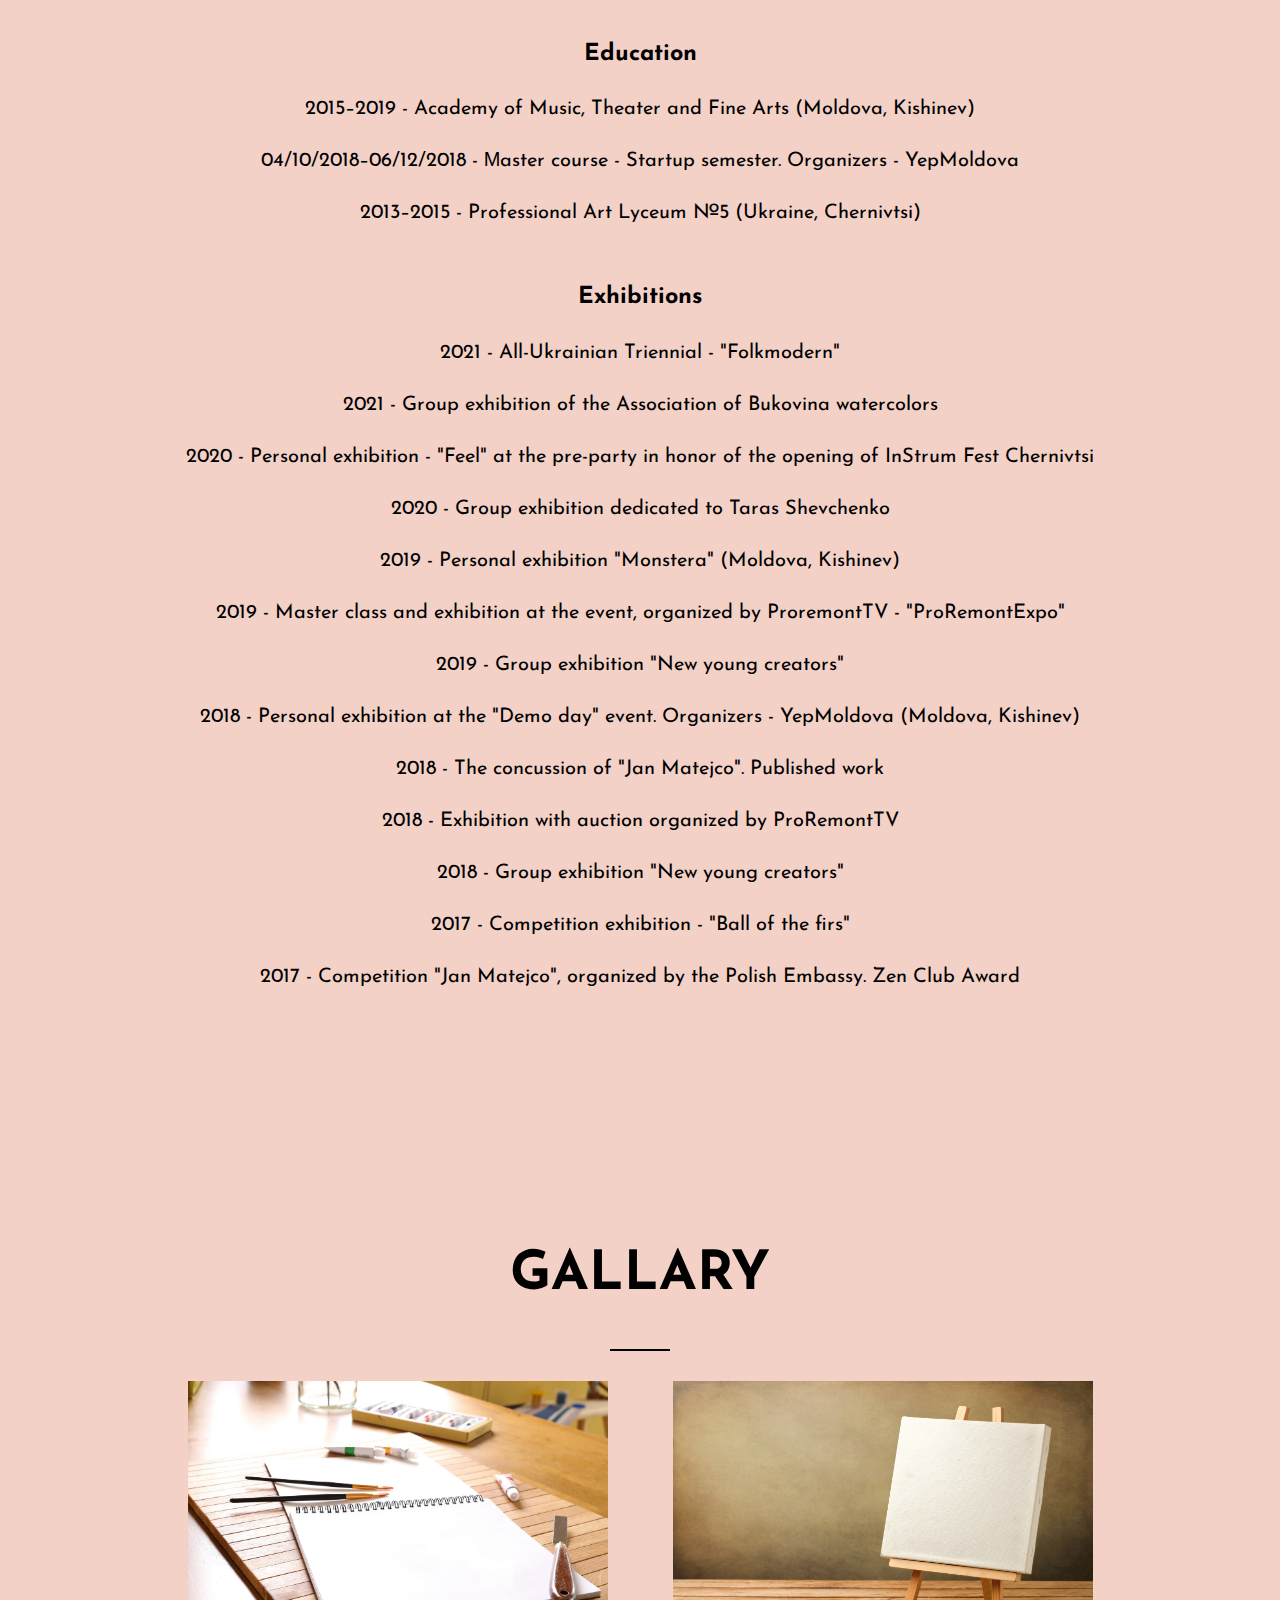
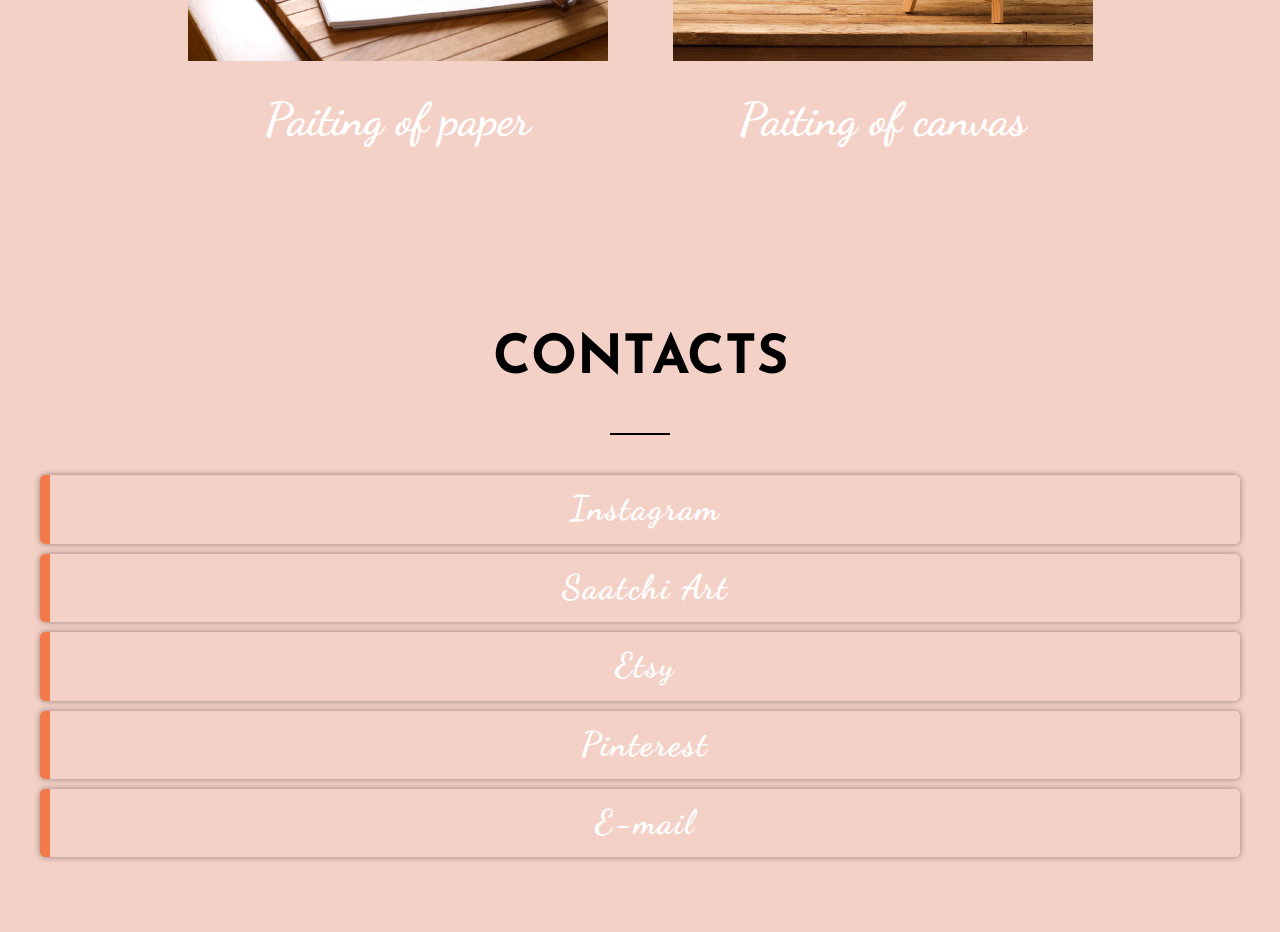
==== commit c1304016: "Update index.html" ====
--- a/index.html
+++ b/index.html
@@ -88,9 +88,7 @@
                         <div class="slider__item">
                             <img src="images/slider/8.jpg" width="1000" alt="">
                         </div>
-                        <div class="slider__item">
-                            <img src="images/slider/1.jpg" width="1000" alt="">
-                        </div>
+                        
                     </div>
                 </div>
                 <div class="section__text">
@@ -206,4 +204,4 @@
 
 </body>
 
-</html>+</html>
--- a/css/style.css
+++ b/css/style.css
@@ -8,10 +8,10 @@
 	bottom: 30px;
 	right: 30px;
 	z-index: 1000;
-	width: 32px;
-	height: 32px;
-	background: url(https://snipp.ru/img/scroll_top.png) 70% 70% no-repeat;
-	border-radius: 50%;
+	width: 64px;
+	height: 85px;
+	background: url(../images/up.png) 30% 30% no-repeat;
+	border-radius: 10%;
 	opacity: 0.5;
 }
 #scroll_top:hover {
@@ -300,16 +300,16 @@
 transition: 0.3s all linear;
 text-align: center;
 }
-.border li:nth-child(2){border-color: #f05d22;}
-.border li:nth-child(3){border-color: #f05d22;}
-.border li:nth-child(4){border-color: #f05d22;}
-.border li:nth-child(5){border-color: #f05d22;}
+.border li:nth-child(2){border-color: #f1794a;}
+.border li:nth-child(3){border-color: #f1794a;}
+.border li:nth-child(4){border-color: #f1794a;}
+.border li:nth-child(5){border-color: #f1794a;}
 .border li:hover {border-left: 10px solid transparent;}
-.border li:nth-child(1):hover {border-right: 10px solid #f05d22;}
-.border li:nth-child(2):hover {border-right: 10px solid #f05d22;}
-.border li:nth-child(3):hover {border-right: 10px solid #f05d22;}
-.border li:nth-child(4):hover {border-right: 10px solid #f05d22;}
-.border li:nth-child(5):hover {border-right: 10px solid #f05d22;}
+.border li:nth-child(1):hover {border-right: 10px solid #f05d22; background-color: #f1794a2a;}
+.border li:nth-child(2):hover {border-right: 10px solid #f05d22; background-color: #f1794a2a;}
+.border li:nth-child(3):hover {border-right: 10px solid #f05d22; background-color: #f1794a2a;}
+.border li:nth-child(4):hover {border-right: 10px solid #f05d22; background-color: #f1794a2a;}
+.border li:nth-child(5):hover {border-right: 10px solid #f05d22; background-color: #f1794a2a;}
 
 /* Style the Image Used to Trigger the Modal */
 .imgS {
@@ -317,7 +317,7 @@
     max-height: 95vh;   
     cursor: pointer;
     transition: 0.3s;    
-    padding-top: 30px;
+    padding-top: 50px;
     object-fit: cover;   
     
 }
@@ -356,7 +356,7 @@
     text-align: center;
     color: #ccc;
     padding: 0 0;
-    height: 150px;
+    height: auto;
     font-size: 24px;
 }
 
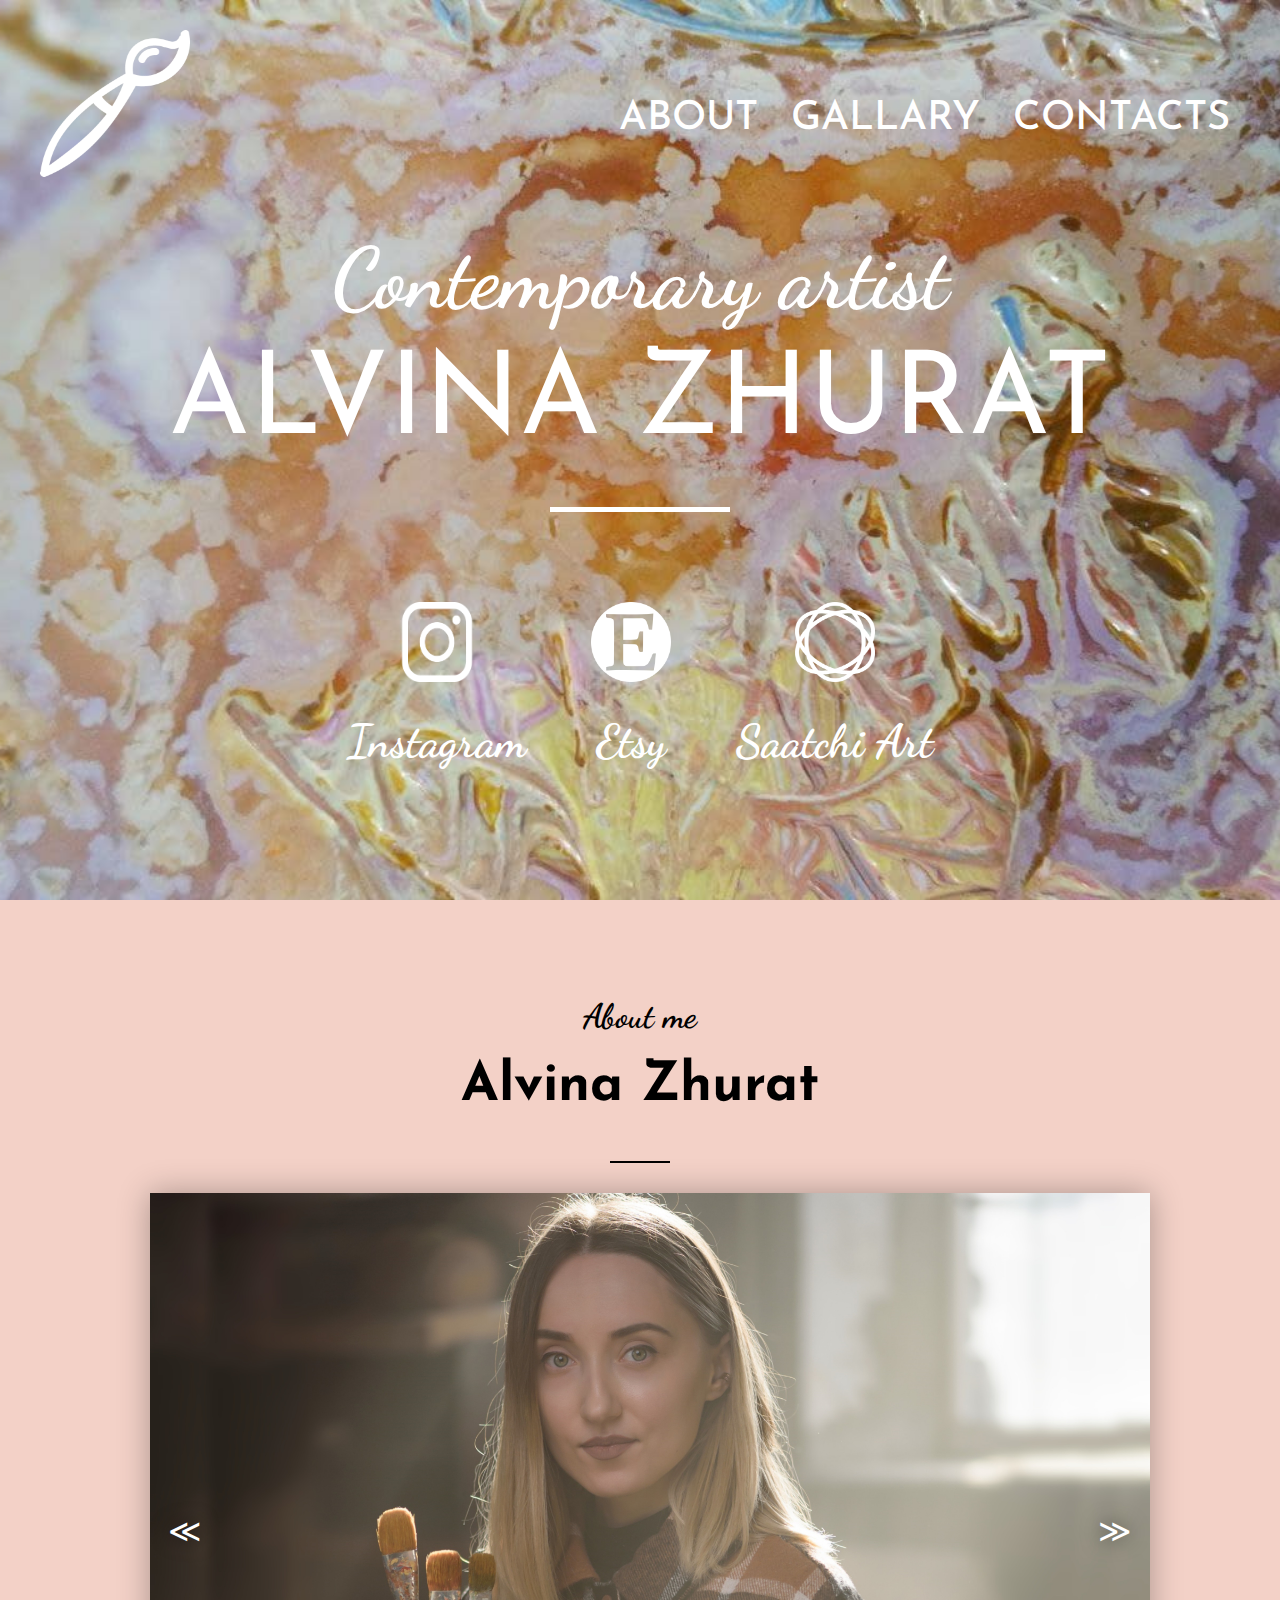
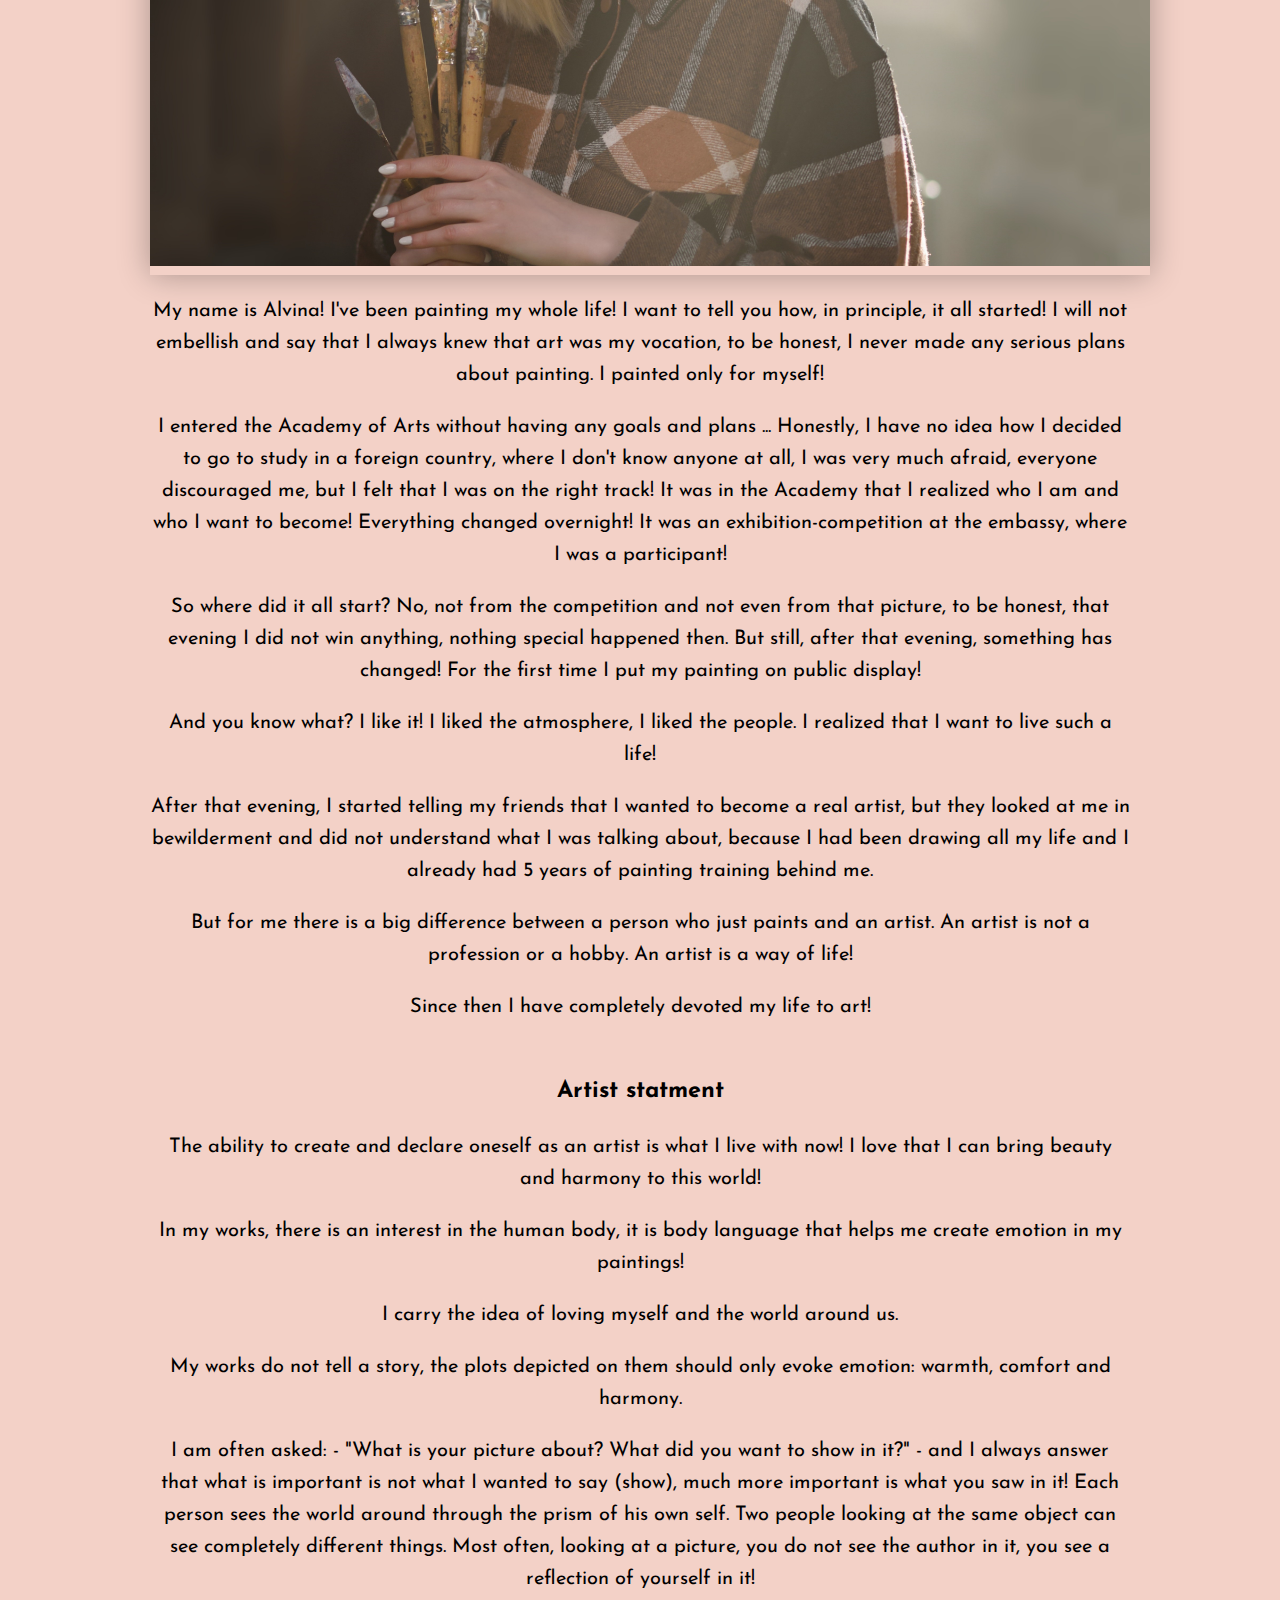
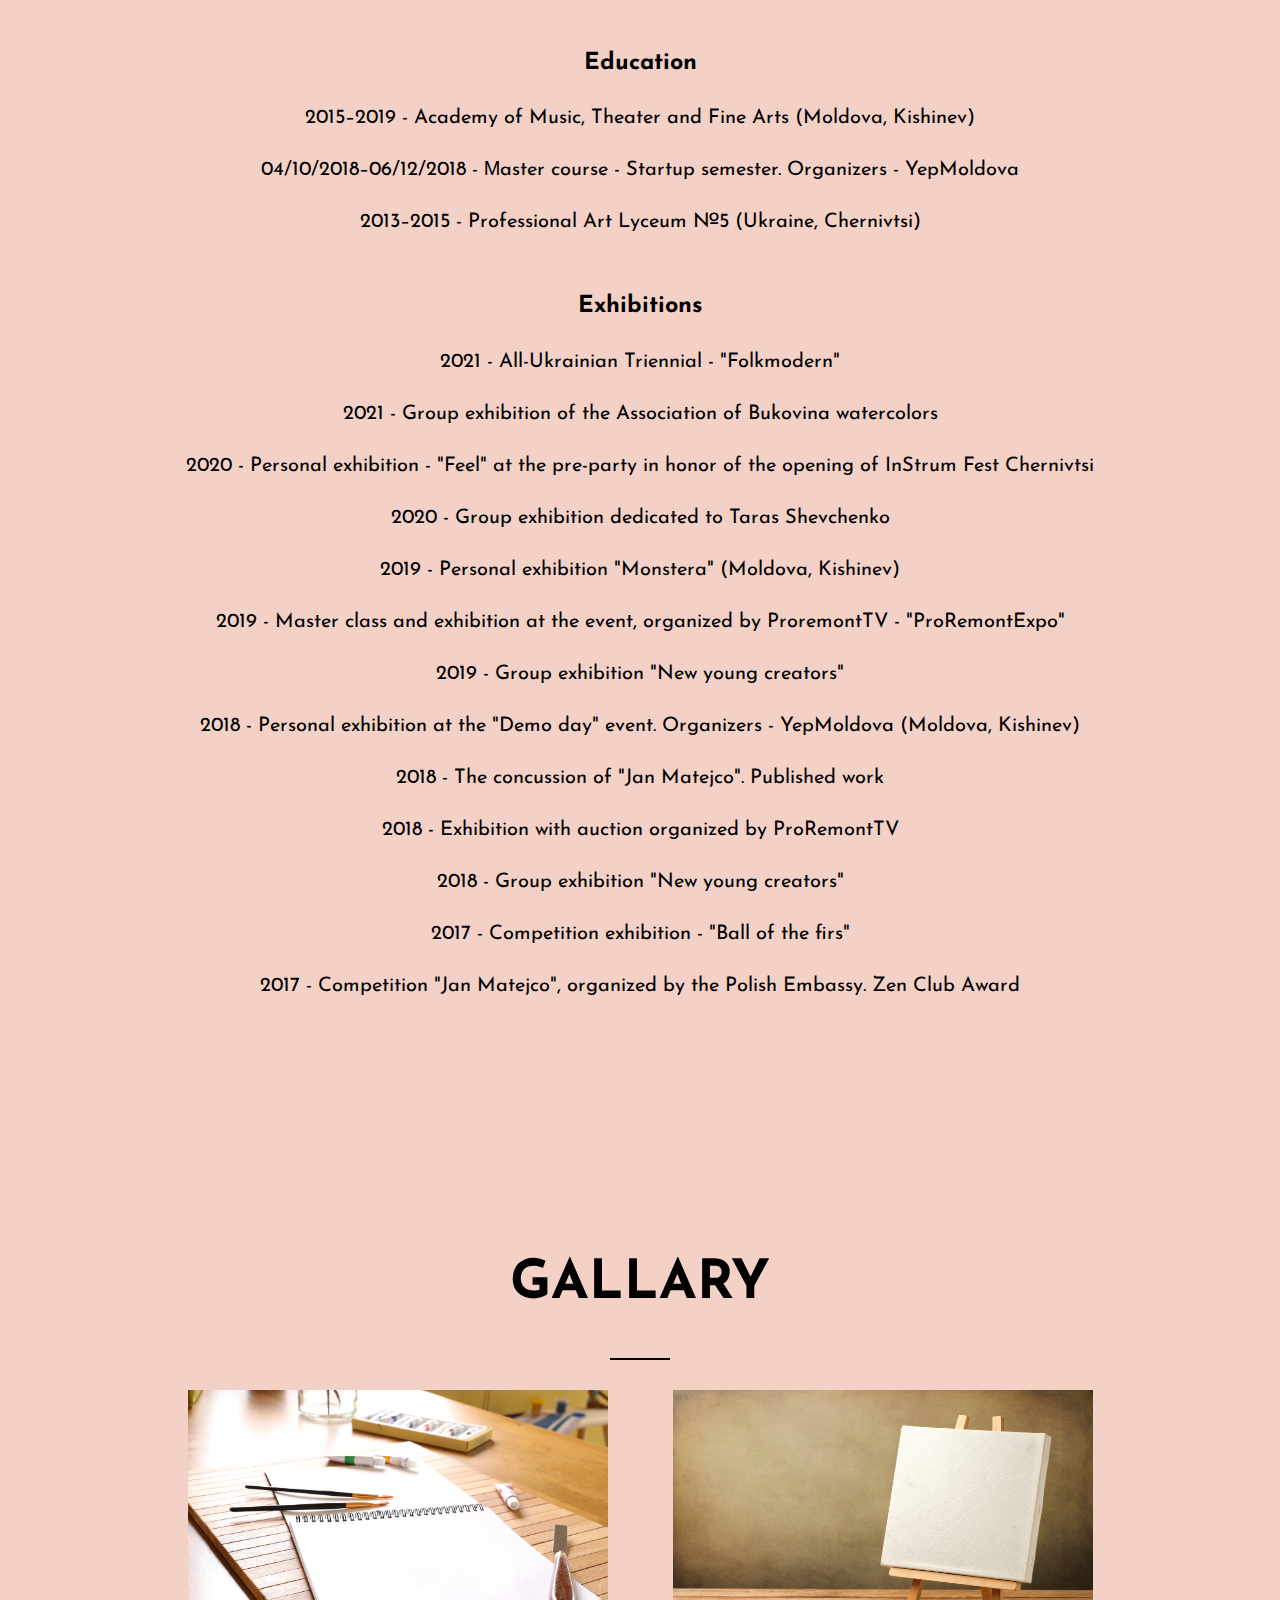
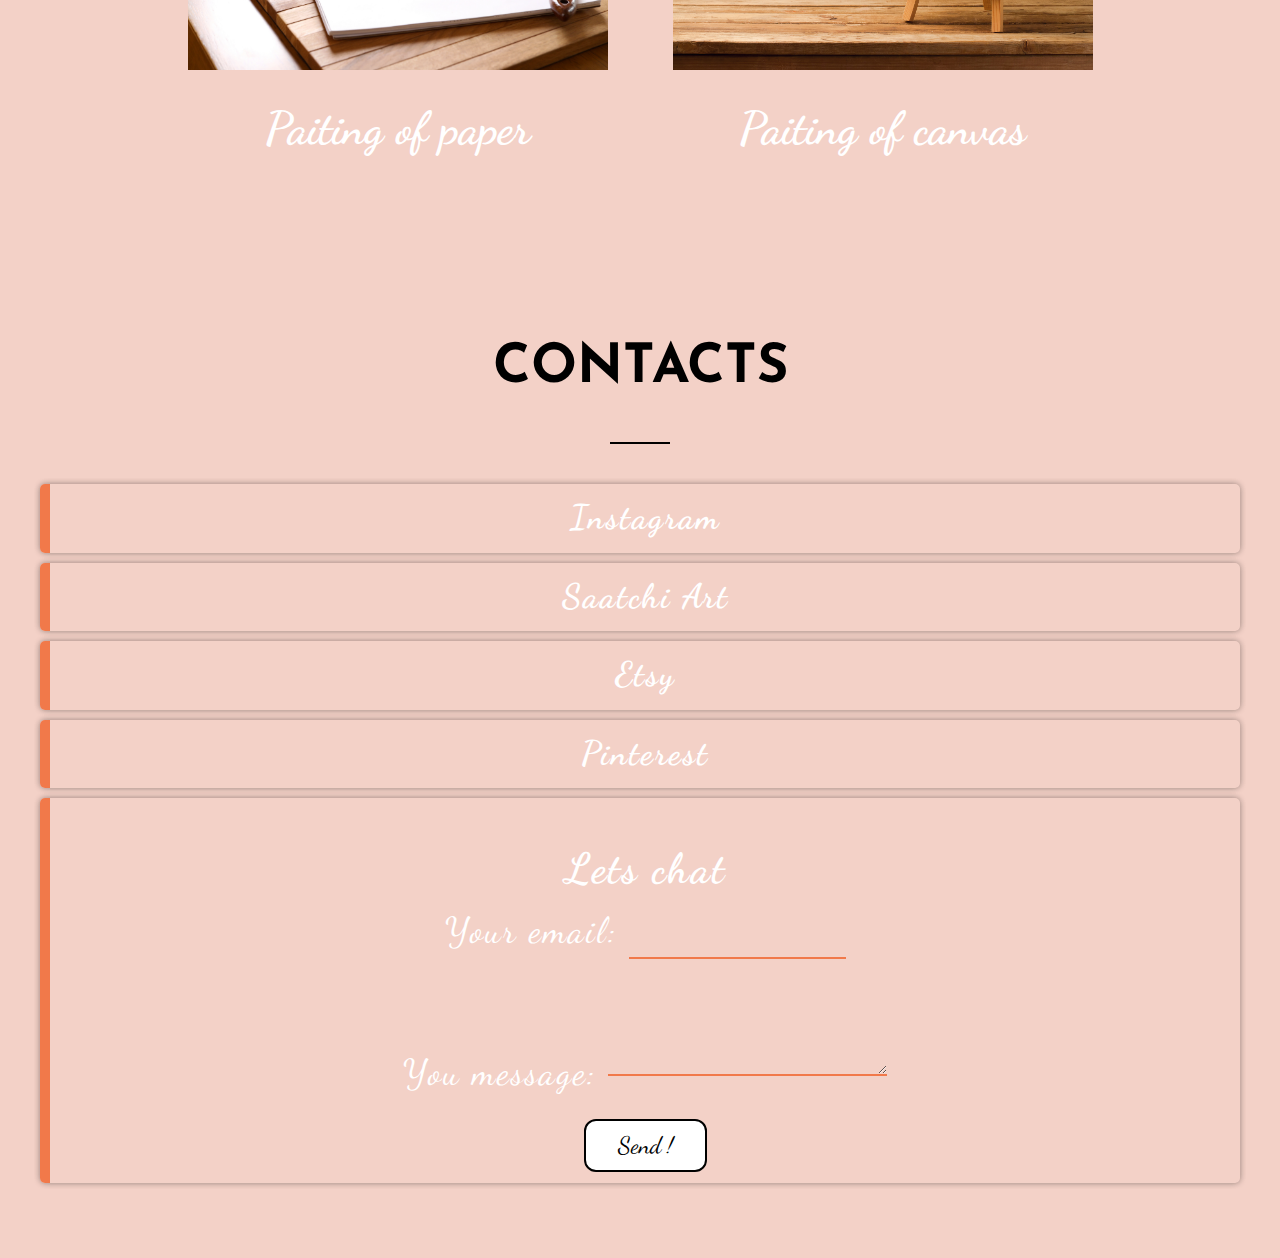
==== commit f68b45ae: "Add files via upload" ====
--- a/index.html
+++ b/index.html
@@ -3,11 +3,8 @@
 
 <head>
     <meta charset="UTF-8">
-    <link rel="stylesheet" href="slick/slick.css">
-    <link rel="stylesheet" href="slick/slick-theme.css">
     <link rel="stylesheet" href="css/style.css">
     <script src="https://code.jquery.com/jquery-3.6.0.min.js"></script>
-    <script src="slick/slick.min.js"></script>
     <script src="js/script.js"></script>
     <link rel="preconnect" href="https://fonts.googleapis.com">
     <link rel="preconnect" href="https://fonts.gstatic.com" crossorigin>
@@ -63,32 +60,20 @@
                 <h3 class="section__suptitle">About me</h3>
                 <h2 class="section__title">Alvina Zhurat</h2>
                 <div class="section_slider">
-                    <div class="slider">
-                        <div class="slider__item">
-                            <img src="images/slider/9.jpg" width="1000" alt="">
-                        </div>
-                        <div class="slider__item">
-                            <img src="images/slider/2.jpg" width="1000" alt="">
-                        </div>
-                        <div class="slider__item">
-                            <img src="images/slider/3.jpg" width="1000" alt="">
-                        </div>
-                        <div class="slider__item">
-                            <img src="images/slider/4.jpg" width="1000" alt="">
-                        </div>
-                        <div class="slider__item">
-                            <img src="images/slider/5.jpg" width="1000" alt="">
-                        </div>
-                        <div class="slider__item">
-                            <img src="images/slider/6.jpg" width="1000" alt="">
-                        </div>
-                        <div class="slider__item">
-                            <img src="images/slider/7.jpg" width="1000" alt="">
-                        </div>
-                        <div class="slider__item">
-                            <img src="images/slider/8.jpg" width="1000" alt="">
-                        </div>
-                        
+                    <div id="slider">
+                        <ul id="slideWrap">
+                            <li><img src="images/slider/9.jpg" width="1000" alt=""></li>
+                            <li><img src="images/slider/1.jpg" width="1000" alt=""></li>
+                            <li><img src="images/slider/2.jpg" width="1000" alt=""></li>
+                            <li><img src="images/slider/3.jpg" width="1000" alt=""></li>
+                            <li><img src="images/slider/4.jpg" width="1000" alt=""></li>
+                            <li><img src="images/slider/5.jpg" width="1000" alt=""></li>
+                            <li><img src="images/slider/6.jpg" width="1000" alt=""></li>
+                            <li><img src="images/slider/7.jpg" width="1000" alt=""></li>
+                            <li><img src="images/slider/8.jpg" width="1000" alt=""></li>
+                        </ul>
+                        <a id="prev" href="#about">&#8810;</a>
+                        <a id="next" href="#about">&#8811;</a>
                     </div>
                 </div>
                 <div class="section__text">
@@ -196,12 +181,43 @@
                 <li><a class="buttons" href="https://www.instagram.com/alivi_zhu.art/?hl=ru">Instagram</a></li>
                 <li><a class="buttons" href="https://www.saatchiart.com/account/artworks/1401585">Saatchi Art</a></li>
                 <li><a class="buttons" href="https://www.etsy.com/shop/AliviZhuArt">Etsy</a></li>
-                <li><a class="buttons" href="#">Pinterest</a></li>
-                <li><a class="buttons" href="#">E-mail</a></li>
+                <li><a class="buttons" href="https://www.pinterest.com/alivizhu">Pinterest</a></li>
+                <li>
+                    <div class="site-section">
+                        <div class="container">
+                            <div class="row">
+                                <div class="col-md-6" data-aos="fade-up">
+                                    <h3>Lets chat</h3>
+                                    <form action="https://formspree.io/f/mvovrvzn" method="POST">
+                                        <div class="row form-group">
+                                            <div class="col-md-12">
+                                                <label class="" for="email">Your email:</label>
+                                                <input type="email" id="email" name="E-mail" class="form-control input">
+                                            </div>
+                                        </div>
+
+                                        <div class="row form-group">
+                                            <div class="col-md-12">
+                                                <label class="" for="message">You message:</label>
+                                                <textarea name="Повідомлення" id="message" cols="28" rows="5"
+                                                    class="form-control input"></textarea>
+                                            </div>
+                                        </div>
+
+                                        <div class="row form-group">
+                                            <div class="col-md-12 buttons">
+                                                <button type="submit" class="button">Send
+                                                    !</button>
+                                            </div>
+                                        </div>
+                                    </form>
+
+                                </div>
+                </li>
             </ul>
         </div>
     </section>
 
 </body>
 
-</html>
+</html>--- a/css/style.css
+++ b/css/style.css
@@ -8,10 +8,10 @@
 	bottom: 30px;
 	right: 30px;
 	z-index: 1000;
-	width: 64px;
-	height: 85px;
-	background: url(../images/up.png) 30% 30% no-repeat;
-	border-radius: 10%;
+	width: 50px;
+	height: 50px;
+	background: url(../images/up.png)  no-repeat;
+	border-radius:100%;
 	opacity: 0.5;
 }
 #scroll_top:hover {
@@ -127,7 +127,7 @@
 }
 
 .intro__suptitle{
-    font-family: 'Dancing Script', cursive;   
+    font-family: 'Dancing Script', cursive;    
     font-size: 85px;
     font-weight: 700;
     text-align: center;
@@ -200,7 +200,43 @@
 }
 
 /*buttons*/
-
+.button {
+font-family: 'Dancing Script', cursive;  
+border: none;
+color: white;
+padding: 10px 32px;
+text-align: center;
+text-decoration: none;
+display: inline-block;
+font-size: 24px;
+margin: 4px 2px;
+transition-duration: 0.4s;
+cursor: pointer;
+border-radius: 12px;
+
+ background-color: white;
+  color: black;
+  border: 2px solid black;
+}
+
+.button:hover {
+  background-color: #f1794a;
+  color: white;
+}
+.input{ 
+  background-color: #f3d1c7;
+  padding: 12px 20px;
+  margin: 8px 0;
+  box-sizing: border-box;
+  border: none;
+  border-bottom: 2px solid #f1794a;
+}
+.site-section{
+    color: white;
+    text-align: center;
+    font-size: 36px;
+    font-family: 'Dancing Script', cursive;   
+    }
 
 .buttons{    
     display: inline-block;
@@ -269,11 +305,65 @@
 .section__text{
     font-size: 20px;
 }
-
+/*Slider*/
 .section_slider{
     margin: 0 auto;   
     width: 100%;
     max-width: 1200px;    
+}
+#slider {
+  position: relative;
+  width: 1000px;
+  
+ 
+  overflow: hidden;
+  box-shadow: 0 0 30px rgba(0, 0, 0, 0.3);
+}
+
+#slider ul {
+  position: relative;
+  list-style: none;
+  height: 100%;
+  width: 10000%;
+  padding: 0;
+  margin: 0;
+  transition: all 750ms ease;
+  left: 0;
+}
+#slider ul li {
+  position: relative;
+  height: 100%;
+ 
+  float: left;
+}
+#slider ul li img{
+  width: 1000px;
+ 
+}
+
+#slider #prev, #slider #next {
+  width: 50px;
+  line-height: 50px;
+  border-radius: 50%;
+  font-size: 2rem;
+  text-shadow: 0 0 20px rgba(0, 0, 0, 0.6);
+  text-align: center;
+  color: white;
+  text-decoration: none;
+  position: absolute;
+  top: 50%;
+  transform: translateY(-50%);
+  transition: all 150ms ease;
+}
+#slider #prev {
+  left: 10px;
+}
+#slider #next {
+  right: 10px;
+}
+#slider #prev:hover, #slider #next:hover {
+  background-color: rgba(0, 0, 0, 0.5);
+  text-shadow: 0;
 }
 
 /*Contacts*/
@@ -313,6 +403,7 @@
 
 /* Style the Image Used to Trigger the Modal */
 .imgS {
+    background: rgba(255, 255, 255, 0.137);
     max-width: 980px; 
     max-height: 95vh;   
     cursor: pointer;
@@ -395,3 +486,5 @@
         width: 100%;
     }
 }  
+
+
